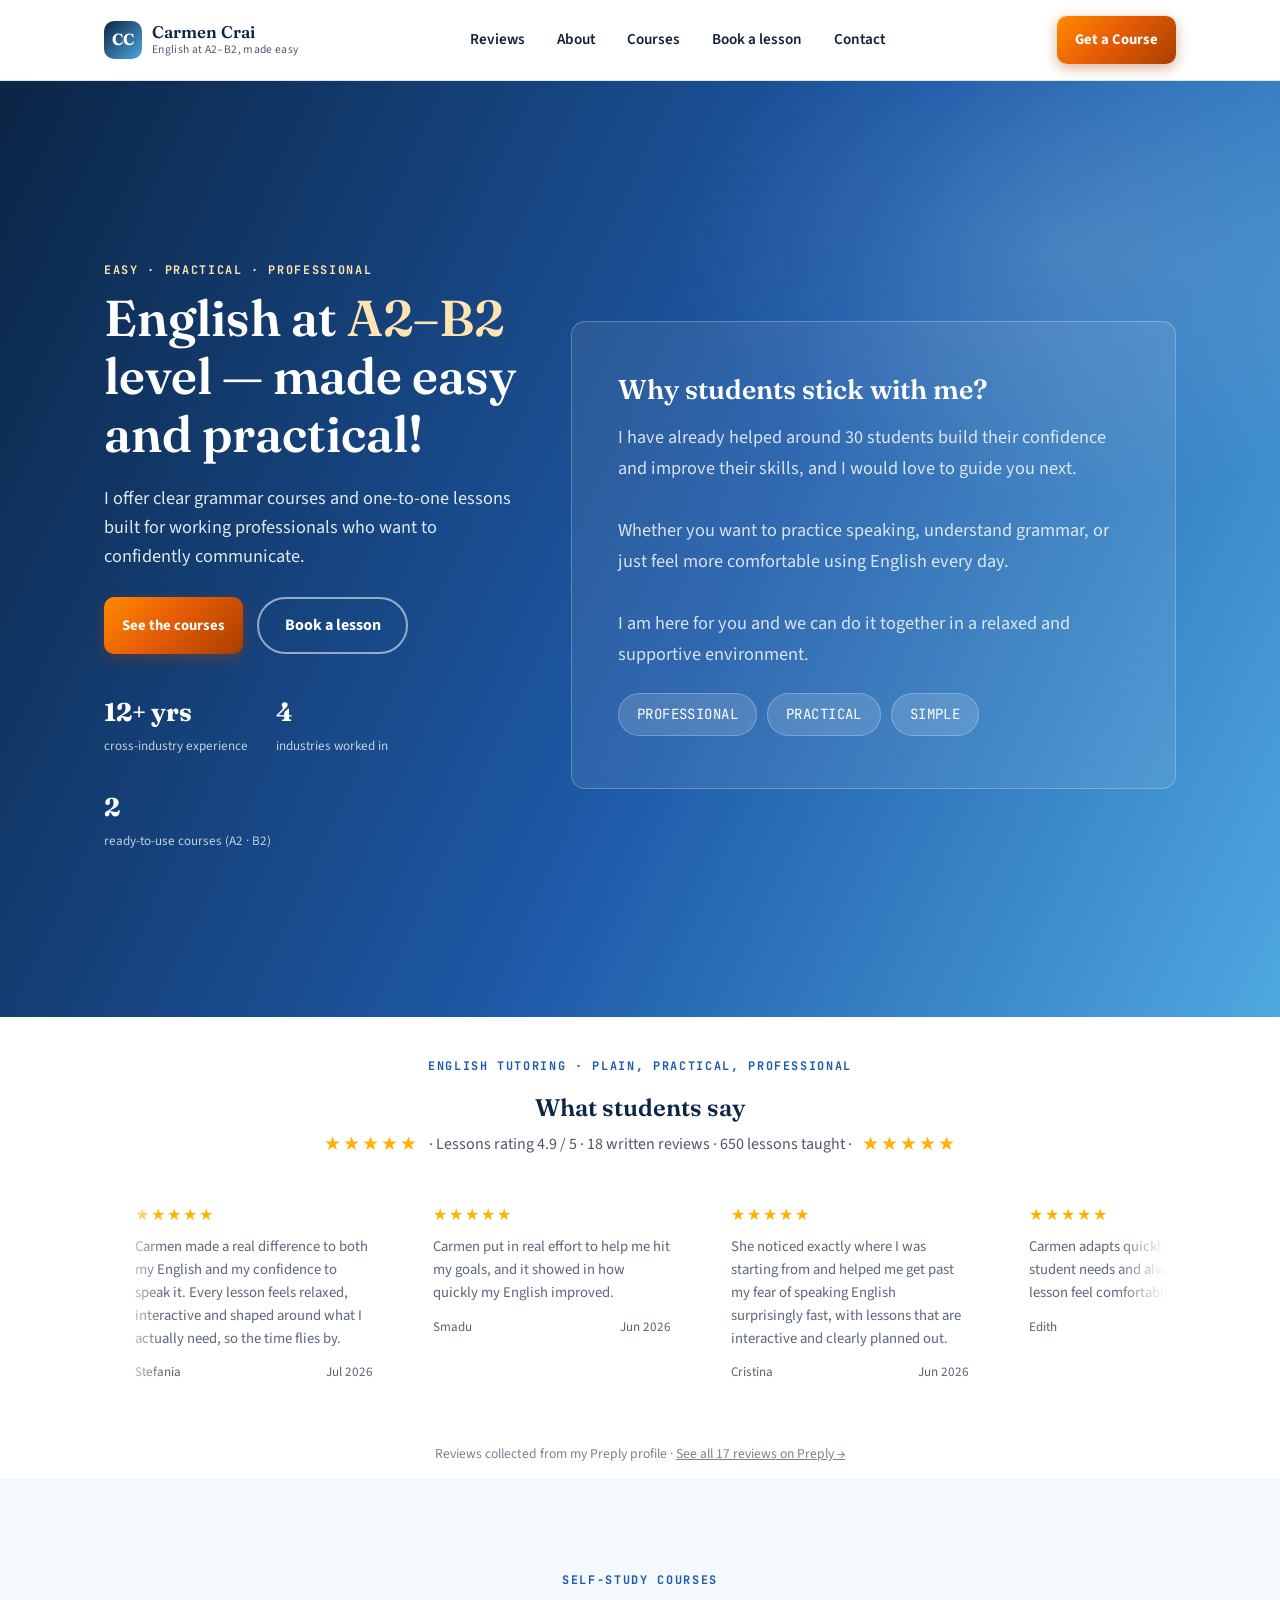
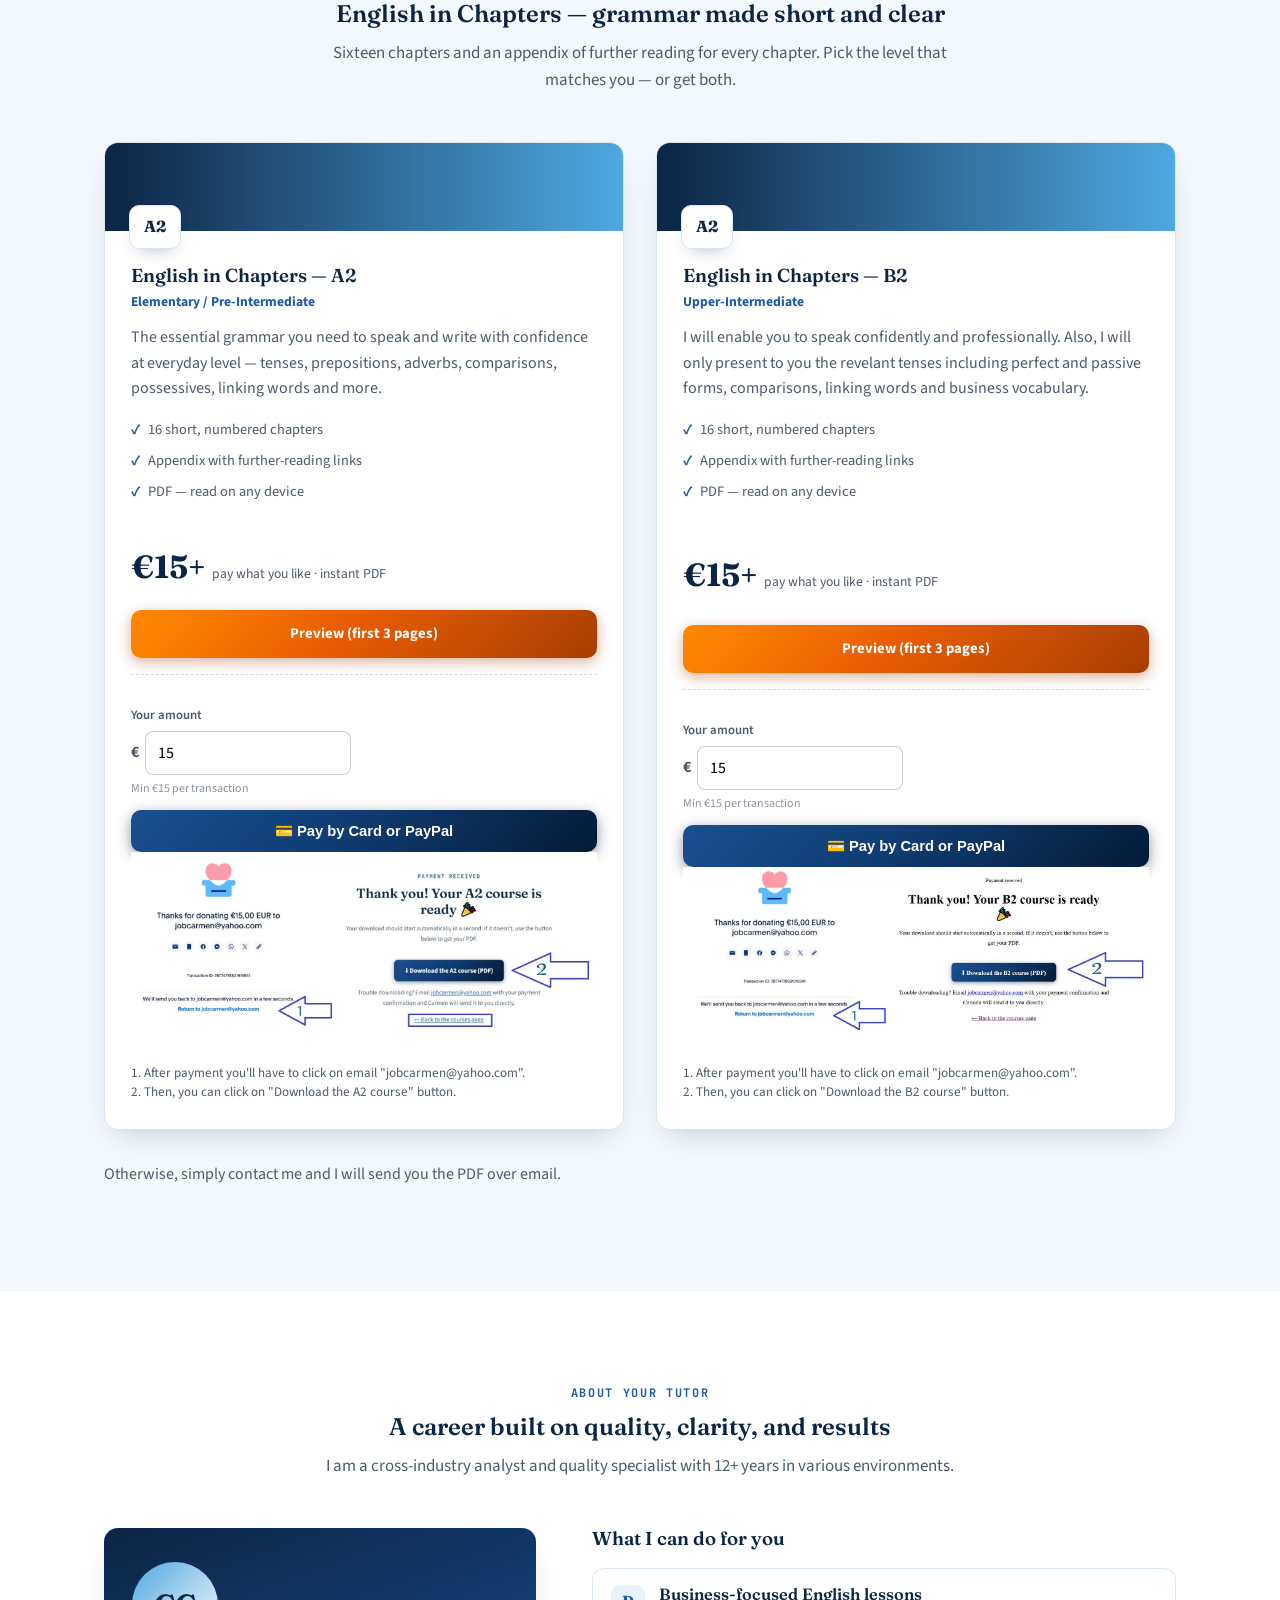
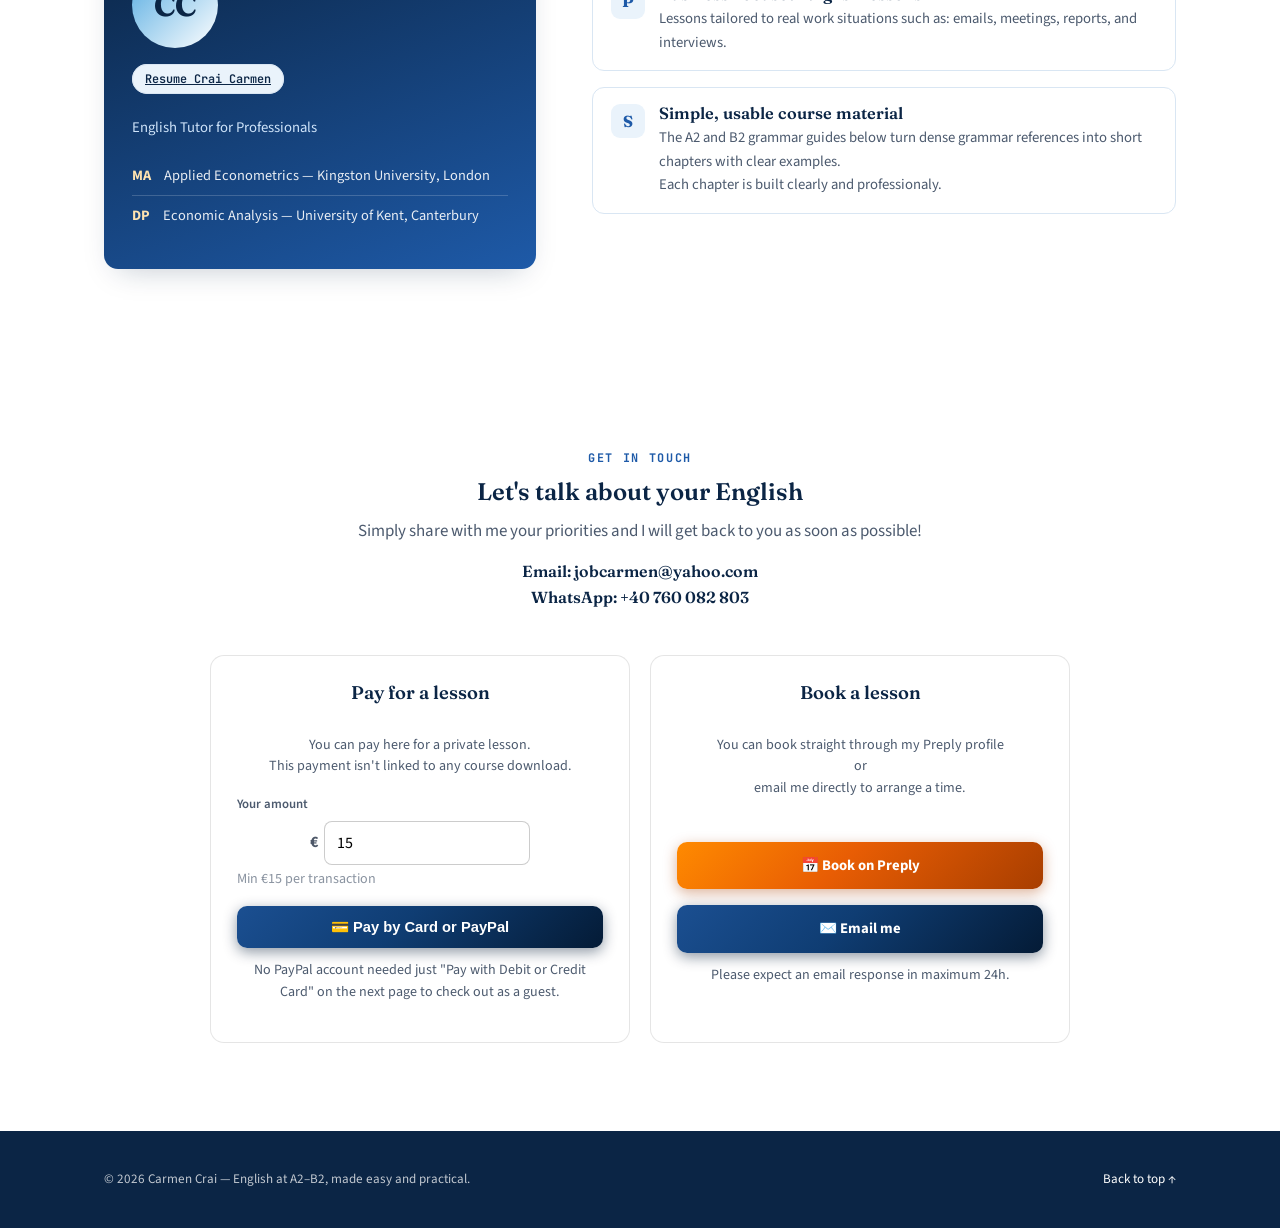
==== index.html @ 88007ceb "Add files via upload" ====
<!DOCTYPE html>
<html lang="en">
<head>
<meta charset="UTF-8">
<meta name="viewport" content="width=device-width, initial-scale=1.0">
<meta name="google-site-verification" content="6wgOTb-5uFZ32h1fDfloWQHhLAukLk8QgPHK5894xkw"/>
<title>English at A2–B2 Level — Made Easy and Practical! | Carmen Crai</title>
<meta name="description" content="Clear, practical English grammar courses (A2 & B2) and 1-on-1 tutoring for working professionals, by Carmen Crai.">
<link rel="icon" href="assets/img/favicon.png">
<link rel="preconnect" href="https://fonts.googleapis.com">
<link href="https://fonts.googleapis.com/css2?family=Fraunces:wght@500;600;700&family=Source+Sans+3:wght@400;600;700&family=JetBrains+Mono:wght@500;700&display=swap" rel="stylesheet">
<link rel="stylesheet" href="assets/css/style.css">
<style>
  /* ---- Added: enlarged "why students stick" card ---- */
  .hero-card.hero-card--big{
    padding:52px 46px;
    max-width:660px;
    width:100%;
  }
  .hero-card.hero-card--big h3{ font-size:1.7rem; margin-bottom:.6em; }
  .hero-card.hero-card--big p{ font-size:1.14rem; line-height:1.7; }
  .hero-card.hero-card--big .hero-chip-row{
    margin-top:24px; gap:10px; flex-wrap:wrap;
  }
  .hero-card.hero-card--big .chip{
    font-size:.88rem; padding:9px 18px;
    white-space:nowrap; flex:0 0 auto;
  }
  @media (min-width:900px){
    .hero-inner{ grid-template-columns:0.9fr 1.3fr; }
  }
  @media (max-width:480px){
    .hero-card.hero-card--big{ padding:32px 24px; max-width:100%; }
    .hero-card.hero-card--big .chip{ font-size:.78rem; padding:7px 12px; letter-spacing:.02em; }
  }

  /* ---- Added: reviews (Preply) ---- */
  .reviews-wrap{ max-width:1100px; margin:36px auto 0; padding:0 24px; }
  .reviews-head{ text-align:center; margin-bottom:22px; }
  .reviews-score{ display:flex; align-items:center; justify-content:center; gap:10px; flex-wrap:wrap; margin-bottom:6px; }
  .reviews-score .stars{ color:#FFB100; font-size:1.2rem; letter-spacing:2px; }
  .reviews-score strong{ font-size:1.3rem; }
  /* Auto-scrolling reviews marquee */
  .reviews-marquee{
    margin-top:22px; overflow:hidden; position:relative;
    -webkit-mask-image:linear-gradient(90deg,transparent 0,#000 48px,#000 calc(100% - 48px),transparent 100%);
    mask-image:linear-gradient(90deg,transparent 0,#000 48px,#000 calc(100% - 48px),transparent 100%);
  }
  .reviews-track{
    display:flex; gap:18px; width:max-content;
    animation:reviews-scroll 42s linear infinite;
  }
  .reviews-marquee:hover .reviews-track{ animation-play-state:paused; }
  @keyframes reviews-scroll{
    from{ transform:translateX(0); }
    to{ transform:translateX(-50%); }
  }
  .review-card{
    background:rgba(255,255,255,.06); border:1px solid rgba(255,255,255,.14); border-radius:14px;
    padding:20px 20px 18px; flex:0 0 auto; width:280px;
  }
  .review-card .review-stars{ color:#FFB100; letter-spacing:2px; margin-bottom:8px; display:block; }
  .review-card p{ font-size:.92rem; line-height:1.55; margin:0 0 12px; opacity:.92; }
  .review-card .review-who{ font-size:.82rem; opacity:.7; display:flex; justify-content:space-between; }
  .reviews-source{ text-align:center; margin-top:18px; font-size:.85rem; opacity:.75; }
  .reviews-source a{ color:inherit; text-decoration:underline; }
  @media (prefers-reduced-motion: reduce){
    .reviews-track{ animation:none; }
  }

  /* ---- Added: one shared deep-orange gradient for every primary button ---- */
  .btn-gradient-orange,
  .btn-gold,
  .nav-cta.btn-primary{
    display:inline-flex; align-items:center; justify-content:center; gap:8px;
    background:linear-gradient(135deg,#FF8A00 0%,#E85D04 45%,#A83E00 100%) !important;
    color:#fff !important; font-weight:700; border:none; border-radius:10px;
    padding:12px 18px; text-decoration:none; font-size:.92rem;
    box-shadow:0 4px 14px rgba(168,62,0,.4); transition:transform .15s ease, box-shadow .15s ease;
  }
  .btn-gradient-orange:hover,
  .btn-gold:hover,
  .nav-cta.btn-primary:hover{
    transform:translateY(-2px); box-shadow:0 8px 22px rgba(168,62,0,.55);
  }
  .course-actions{ display:flex; flex-wrap:wrap; gap:10px; align-items:stretch; }
  .course-actions form{ margin:0; flex:1 1 200px; display:flex; }
  .course-actions a.btn-gradient-orange{ flex:1 1 200px; }
  .course-actions form .btn-gradient-orange{ flex:1; width:100%; }

  /* ---- Added: align "Preview" buttons (and everything below) at the
     same height across course cards, regardless of description length ---- */
  .course-grid{ align-items:stretch; }
  .course-card{ display:flex; flex-direction:column; }
  .course-body{ display:flex; flex-direction:column; flex:1 1 auto; }
  .course-price{ margin-top:auto; padding-top:16px; }
  .donate-block{ margin-top:16px; padding-top:16px; border-top:1px dashed rgba(0,0,0,.15); }
  .donate-msg{ font-size:.82rem; color:var(--ink-soft); margin-bottom:0; line-height:1.5; }

  /* ---- Added: darker blue gradient for the PayPal/Card donation buttons ---- */
  .btn-blue-gradient{
    display:inline-flex; align-items:center; justify-content:center; gap:8px;
    background:linear-gradient(135deg,#1B4F91 0%,#0F3D73 45%,#041B36 100%) !important;
    color:#fff !important; font-weight:700; border:none; border-radius:10px;
    padding:12px 18px; text-decoration:none; font-size:.92rem; width:100%;
    box-shadow:0 4px 14px rgba(4,27,54,.45); transition:transform .15s ease, box-shadow .15s ease;
    cursor:pointer;
  }
  .btn-blue-gradient:hover{
    transform:translateY(-2px); box-shadow:0 8px 22px rgba(4,27,54,.6);
  }

  /* ---- Added: editable donation amount control (min €15, no maximum) ---- */
  .amount-field{ margin:14px 0 12px; }
  .amount-label{ display:block; font-size:.8rem; font-weight:600; color:var(--ink-soft); margin-bottom:6px; }
  .amount-row{ display:flex; align-items:center; gap:6px; max-width:220px; }
  .amount-row .amount-currency{ font-weight:700; font-size:1rem; opacity:.75; }
  .amount-input{
    flex:1; padding:10px 12px; border-radius:8px; border:1px solid rgba(0,0,0,.2);
    font-size:1rem; font-family:inherit; width:100%;
  }
  .amount-hint{ font-size:.75rem; opacity:.65; margin-top:4px; }

  /* ---- Added: contact-page "support / pay" + "booking" cards, side by side ---- */
  .cards-row{
    display:flex; flex-wrap:wrap; gap:20px; justify-content:center;
    margin:34px auto 0; max-width:900px;
  }
  .pay-card{
    flex:1 1 380px; max-width:420px; margin:0; padding:26px 26px 22px;
    background:rgba(255,255,255,.06); border:1px solid rgba(0,0,0,.1);
    border-radius:14px; text-align:center;
  }
  .pay-card h3{ margin:0 0 6px; font-size:1.15rem; }
  .pay-card p{ font-size:.88rem; color:var(--ink-soft); margin:0 0 16px; line-height:1.55; }
  .pay-card .amount-row{ margin:0 auto 4px; }
  .pay-card .amount-field{ text-align:left; }
  .pay-card a.btn-blue-gradient{ text-decoration:none; }
</style>
</head>
<body>

<header class="site-nav">
  <div class="nav-inner">
    <a href="#top" class="brand">
      <span class="brand-mark">CC</span>
      <span class="brand-text">Carmen Crai<small>English at A2–B2, made easy</small></span>
    </a>
    <button class="nav-toggle" id="navToggle" aria-label="Menu">☰</button>
    <nav class="links" id="navLinks">
      <a href="#reviews">Reviews</a>
      <a href="#about">About</a>
      <a href="#courses">Courses</a>
      <a href="#booking">Book a lesson</a>
      <a href="#contact">Contact</a>
    </nav>
    <a href="#courses" class="btn btn-primary nav-cta">Get a Course</a>
  </div>
</header>

<section class="hero" id="top">
  <div class="hero-inner">
    <div>
      <span class="eyebrow" style="color:#FFE3B0;">Easy · practical · professional</span>
      <h1>English at <em>A2–B2</em> level — made easy and practical!</h1>
      <p class="lead">I offer clear grammar courses and one-to-one lessons built for working professionals who want to confidently communicate.</p>
      <div class="hero-cta">
        <a href="#courses" class="btn btn-gold">See the courses</a>
        <a href="#booking" class="btn btn-ghost">Book a lesson</a>
      </div>
      <div class="hero-stats">
        <div><strong>12+ yrs</strong><span>cross-industry experience</span></div>
        <div><strong>4</strong><span>industries worked in</span></div>
        <div><strong>2</strong><span>ready-to-use courses (A2 · B2)</span></div>
      </div>
    </div>
    <div class="hero-card hero-card--big">
      <h3>Why students stick with me?</h3>
      <p>I have already helped around 30 students build their confidence and improve their skills, and I would love to guide you next. <br><br>Whether you want to practice speaking, understand grammar, or just feel more comfortable using English every day. <br><br>I am here for you and we can do it together in a relaxed and supportive environment.</p>
      <div class="hero-chip-row">
        <span class="chip">PROFESSIONAL</span>
        <span class="chip">PRACTICAL</span>
        <span class="chip">SIMPLE</span>
      </div>
    </div>
  </div>
</section>


<section class="reviews-wrap" id="reviews">
  <div class="reviews-head">
    <span class="eyebrow">English tutoring · plain, practical, professional</span>
    <h2 style="margin:.3em 0;">What students say</h2>
    <div class="reviews-score">
      <span class="stars">★★★★★</span>
      <!-- <p>Lessons rating 4.9 / 5</p> -->
      <span style="opacity:.75;">· Lessons rating 4.9 / 5 · 18 written reviews · 650 lessons taught ·</span>
      <span class="stars">★★★★★</span>
    </div>
  </div>
  <div class="reviews-marquee">
    <div class="reviews-track">
      <div class="review-card">
        <span class="review-stars">★★★★★</span>
        <p>Carmen made a real difference to both my English and my confidence to speak it. Every lesson feels relaxed, interactive and shaped around what I actually need, so the time flies by.</p>
        <div class="review-who"><span>Stefania</span><span>Jul 2026</span></div>
      </div>
      <div class="review-card">
        <span class="review-stars">★★★★★</span>
        <p>Carmen put in real effort to help me hit my goals, and it showed in how quickly my English improved.</p>
        <div class="review-who"><span>Smadu</span><span>Jun 2026</span></div>
      </div>
      <div class="review-card">
        <span class="review-stars">★★★★★</span>
        <p>She noticed exactly where I was starting from and helped me get past my fear of speaking English surprisingly fast, with lessons that are interactive and clearly planned out.</p>
        <div class="review-who"><span>Cristina</span><span>Jun 2026</span></div>
      </div>
      <div class="review-card">
        <span class="review-stars">★★★★★</span>
        <p>Carmen adapts quickly to what each student needs and always makes the lesson feel comfortable.</p>
        <div class="review-who"><span>Edith</span><span>Apr 2026</span></div>
      </div>
      <div class="review-card">
        <span class="review-stars">★★★★★</span>
        <p>I picked up more in one month with Carmen than in twelve years of school English. The lessons are well structured and genuinely adaptable.</p>
        <div class="review-who"><span>Alexandru</span><span>Apr 2026</span></div>
      </div>
      <div class="review-card">
        <span class="review-stars">★★★★★</span>
        <p>Her confidence that I'd improve quickly was contagious — after a few months focused on finance and business English, writing emails and joining conversations both feel effortless now.</p>
        <div class="review-who"><span>Marta</span><span>Mar 2026</span></div>
      </div>
      <!-- duplicated set for a seamless scrolling loop (aria-hidden so screen readers don't hear it twice) -->
      <div class="review-card" aria-hidden="true">
        <span class="review-stars">★★★★★</span>
        <p>Carmen made a real difference to both my English and my confidence to speak it. Every lesson feels relaxed, interactive and shaped around what I actually need, so the time flies by.</p>
        <div class="review-who"><span>Stefania</span><span>Jul 2026</span></div>
      </div>
      <div class="review-card" aria-hidden="true">
        <span class="review-stars">★★★★★</span>
        <p>Carmen put in real effort to help me hit my goals, and it showed in how quickly my English improved.</p>
        <div class="review-who"><span>Smadu</span><span>Jun 2026</span></div>
      </div>
      <div class="review-card" aria-hidden="true">
        <span class="review-stars">★★★★★</span>
        <p>She noticed exactly where I was starting from and helped me get past my fear of speaking English surprisingly fast, with lessons that are interactive and clearly planned out.</p>
        <div class="review-who"><span>Cristina</span><span>Jun 2026</span></div>
      </div>
      <div class="review-card" aria-hidden="true">
        <span class="review-stars">★★★★★</span>
        <p>Carmen adapts quickly to what each student needs and always makes the lesson feel comfortable.</p>
        <div class="review-who"><span>Edith</span><span>Apr 2026</span></div>
      </div>
      <div class="review-card" aria-hidden="true">
        <span class="review-stars">★★★★★</span>
        <p>I picked up more in one month with Carmen than in twelve years of school English. The lessons are well structured and genuinely adaptable.</p>
        <div class="review-who"><span>Alexandru</span><span>Apr 2026</span></div>
      </div>
      <div class="review-card" aria-hidden="true">
        <span class="review-stars">★★★★★</span>
        <p>Her confidence that I'd improve quickly was contagious — after a few months focused on finance and business English, writing emails and joining conversations both feel effortless now.</p>
        <div class="review-who"><span>Marta</span><span>Mar 2026</span></div>
      </div>
    </div>
  </div>
  <p class="reviews-source">Reviews collected from my Preply profile · <a href="https://preply.com/en/tutor/5963700" target="_blank" rel="noopener">See all 17 reviews on Preply →</a></p>
</section>

<section class="tint" id="courses">
  <div class="wrap">
    <div class="section-head">
      <span class="eyebrow">Self-study courses</span>
      <h2>English in Chapters — grammar made short and clear</h2>
      <p>Sixteen chapters and an appendix of further reading for every chapter. Pick the level that matches you — or get both.</p>
    </div>

    <div class="course-grid">
      <!-- A2 course -->
      <div class="course-card">
        <div class="course-band"><div class="course-level">A2</div></div>
        <div class="course-body">
          <h3>English in Chapters — A2</h3>
          <div class="sub">Elementary / Pre-Intermediate</div>
          <p>The essential grammar you need to speak and write with confidence at everyday level — tenses, prepositions, adverbs, comparisons, possessives, linking words and more.</p>
          <ul class="course-feats">
            <li>16 short, numbered chapters</li>
            <li>Appendix with further-reading links</li>
            <li>PDF — read on any device</li>
          </ul>
          <div class="course-price"><strong>€15+</strong><span>pay what you like · instant PDF</span></div>
          <div class="course-actions">
            <a class="btn-gradient-orange" href="courses/Preview_A2.pdf" target="_blank" rel="noopener">Preview (first 3 pages)</a>
          </div>
          <div class="donate-block">
            <div class="amount-field">
              <label class="amount-label" for="amountA2">Your amount</label>
              <div class="amount-row">
                <span class="amount-currency">€</span>
                <input type="number" id="amountA2" class="amount-input" min="15" step="0.01" value="15">
              </div>
              <p class="amount-hint">Min €15 per transaction</p>
            </div>
            <form action="https://www.paypal.com/cgi-bin/webscr" method="post" target="_blank" onsubmit="return preparePayment('amountA2','payAmountA2', this)">
              <input type="hidden" name="cmd" value="_donations">
              <input type="hidden" name="business" value="jobcarmen@yahoo.com">
              <input type="hidden" name="item_name" value="Donation for English in Chapters — A2 course (min €15)">
              <input type="hidden" name="amount" id="payAmountA2" value="15.00">
              <input type="hidden" name="currency_code" value="EUR">
              <input type="hidden" name="no_shipping" value="1">
              <input type="hidden" name="no_note" value="1">
              <input type="hidden" name="landing_page" value="Billing">
              <input type="hidden" name="rm" value="2">
              <input type="hidden" name="return" value="https://craicarmen.github.io/English_Teacher/thank-you-a2.html">
              <input type="hidden" name="cancel_return" value="https://craicarmen.github.io/English_Teacher/index.html#courses">
              <button type="submit" class="btn-blue-gradient">💳 Pay by Card or PayPal</button>
             <img src="Steps.JPG"  width="500" alt="Two steps to download the document, otherwise email me and I will send it to you. Thank you">
            </form>
            </form><br>
            <p class="donate-msg">1. After payment you'll have to click on email "jobcarmen@yahoo.com". <br>2. Then, you can click on "Download the A2 course" button.</p>
          </div>
        </div>
      </div>

            <!-- A2 course -->
      <div class="course-card">
        <div class="course-band"><div class="course-level">A2</div></div>
        <div class="course-body">
          <h3>English in Chapters — B2</h3>
          <div class="sub">Upper-Intermediate</div>
          <p>I will enable you to speak confidently and professionally. Also, I will only present to you the revelant tenses including perfect and passive forms, comparisons, linking words and business vocabulary.</p>
          <ul class="course-feats">
            <li>16 short, numbered chapters</li>
            <li>Appendix with further-reading links</li>
            <li>PDF — read on any device</li>
          </ul>
          <div class="course-price"><strong>€15+</strong><span>pay what you like · instant PDF</span></div>
          <div class="course-actions">
            <a class="btn-gradient-orange" href="courses/Preview_B2.pdf" target="_blank" rel="noopener">Preview (first 3 pages)</a>
          </div>
          <div class="donate-block">
            <div class="amount-field">
              <label class="amount-label" for="amountB2">Your amount</label>
              <div class="amount-row">
                <span class="amount-currency">€</span>
                <input type="number" id="amountB2" class="amount-input" min="15" step="0.01" value="15">
              </div>
              <p class="amount-hint">Min €15 per transaction</p>
            </div>
            <form action="https://www.paypal.com/cgi-bin/webscr" method="post" target="_blank" onsubmit="return preparePayment('amountB2','payAmountB2', this)">
              <input type="hidden" name="cmd" value="_donations">
              <input type="hidden" name="business" value="jobcarmen@yahoo.com">
              <input type="hidden" name="item_name" value="Donation for English in Chapters — B2 course (min €15)">
              <input type="hidden" name="amount" id="payAmountB2" value="15.00">
              <input type="hidden" name="currency_code" value="EUR">
              <input type="hidden" name="no_shipping" value="1">
              <input type="hidden" name="no_note" value="1">
              <input type="hidden" name="landing_page" value="Billing">
              <input type="hidden" name="rm" value="2">
              <input type="hidden" name="return" value="https://craicarmen.github.io/English_Teacher/thank-you-b2.html">
              <input type="hidden" name="cancel_return" value="https://craicarmen.github.io/English_Teacher/index.html#courses">
              <button type="submit" class="btn-blue-gradient">💳 Pay by Card or PayPal</button>
             <img src="Steps1.JPG"  width="500" alt="Two steps to download the document, otherwise email me and I will send it to you. Thank you">
            </form>
            </form><br>
            <p class="donate-msg">1. After payment you'll have to click on email "jobcarmen@yahoo.com".<br> 2. Then, you can click on "Download the B2 course" button.</p>
          </div>
        </div>
      </div>

      <!-- B2 course -->
      <!-- <div class="course-card">
        <div class="course-band"><div class="course-level">B2</div></div>
        <div class="course-body">
          <h3>English in Chapters — B2</h3>
          <div class="sub">Upper-Intermediate</div>
          <p>I will enable you to speak confidently and professionally. Also, I will only present to you the revelant tenses including perfect and passive forms, comparisons, linking words and business vocabulary.</p>
          <ul class="course-feats">
            <li>16 short, numbered chapters</li>
            <li>Appendix with further-reading links</li>
            <li>PDF — read on any device</li>
          </ul>
          <div class="course-price"><strong>€15+</strong><span>pay what you like · instant PDF</span></div>
          <div class="course-actions">
          <a class="btn-gradient-orange" href="courses/Preview_B2.pdf" target="_blank" rel="noopener">Preview (first 3 pages)</a>
          </div>
          <div class="donate-block">
            <div class="amount-field">
              <label class="amount-label" for="amountB2">Your amount</label>
              <div class="amount-row">
                <span class="amount-currency">€</span>
                <input type="number" id="amountB2" class="amount-input" min="15" step="0.01" value="15">
              </div>
              <p class="amount-hint">Min €15 per transaction</p>
            </div>
            <form action="https://www.paypal.com/cgi-bin/webscr" method="post" target="_blank" onsubmit="return preparePayment('amountB2','payAmountB2', this)">
              <input type="hidden" name="cmd" value="_donations">
              <input type="hidden" name="business" value="jobcarmen@yahoo.com">
              <input type="hidden" name="item_name" value="Donation for English in Chapters — B2 course (min €15)">
              <input type="hidden" name="amount" id="payAmountB2" value="15.00">
              <input type="hidden" name="currency_code" value="EUR">
              <input type="hidden" name="no_shipping" value="1">
              <input type="hidden" name="no_note" value="1">
              <input type="hidden" name="landing_page" value="Billing">
              <input type="hidden" name="rm" value="2">
              <input type="hidden" name="return" value="https://craicarmen.github.io/English_Teacher/thank-you-b2.html">
              <input type="hidden" name="cancel_return" value="https://craicarmen.github.io/English_Teacher/index.html#courses">
              <button type="submit" class="btn-blue-gradient">💳 Pay by Card or PayPal</button>
              <img src="Steps1.JPG"  width="500" alt="Two steps to download the document, otherwise email me and I will send it to you. Thank you">
            </form>
            <p class="donate-msg"> 1. After payment you'll have to click on email "jobcarmen@yahoo.com". 2. Then, you can click on "Download the B2 course" button.</p>
          </div>
        </div>
      </div>
    </div> -->

    <p >
     Otherwise, simply contact me and I will send you the PDF over email.
    </p>
  </div>
</section>


<section id="about">
  <div class="wrap">
    <div class="section-head justify">
      <span class="eyebrow">About your tutor</span>
      <h2>A career built on quality, clarity, and results</h2>
     <div class="section-head justify"><p>I am a cross-industry analyst and quality specialist with 12+ years in various environments.</p></div>
    </div>

    <div class="about-grid">
      <div class="avatar-block">
        <div class="avatar-circle">CC</div>
        <!-- <h3>Carmen Crai</h3> -->
        <h3><a class="badge" href="https://craicarmen.github.io/Cv_Crai_Carmen/" >Resume Crai Carmen</a></h3>
        <br><div class="role">English Tutor for Professionals</div>
        <ul>
          <li><b>MA</b>&nbsp;Applied Econometrics — Kingston University, London</li>
          <li><b>DP</b>&nbsp;Economic Analysis — University of Kent, Canterbury</li>
        </ul>
      </div>

      <div>
        <h3 style="margin-bottom:1em;">What I can do for you</h3>
        <ul class="capability-list">
          <li>
            <span class="cap-mark">P</span>
            <div>
              <h4>Business-focused English lessons</h4>
              <p>Lessons tailored to real work situations such as: emails, meetings, reports, and interviews.</p>
            </div>
          </li>
          <li>
            <span class="cap-mark">S</span>
            <div>
              <h4>Simple, usable course material</h4>
              <p>The A2 and B2 grammar guides below turn dense grammar references into short chapters with clear examples. <br> Each chapter is built clearly and professionaly.</p>
            </div>
          </li>
        </ul>
      </div>
    </div>
  </div>
</section>

<section id="contact">
  <div class="wrap">
    <div class="section-head">
      <span class="eyebrow">Get in touch</span>
      <h2>Let's talk about your English</h2>
      <p>Simply share with me your priorities and I will get back to you as soon as possible!</p>
            <!-- <span class="contact-icon">✉️</span> -->
        <h4>Email: jobcarmen@yahoo.com</h4>
        <!-- <span class="contact-icon">💬</span> -->
        <h4>WhatsApp: +40 760 082 803</h4>
     </div>
    <!-- <div class="contact-grid">
      <a class="contact-card" href="mailto:jobcarmen@yahoo.com">
        <span class="contact-icon">✉️</span>
        <div><h4>Email</h4><p>jobcarmen@yahoo.com</p></div>
      </a>
      <a class="contact-card" href="tel:+201505608424">
        <span class="contact-icon">☎️</span>
        <div><h4>Call</h4><p>+20 150 560 8424</p></div>
      </a>-->
        <!-- <a class="contact-card" href="https://wa.me/40760082803" target="_blank" rel="noopener">
        <span class="contact-icon">💬</span>
        <div><h4>WhatsApp</h4><p>+40 760 082 803</p></div>
      </a> 
      </div>  -->
      <!-- <a class="contact-card" href="https://www.linkedin.com/in/carmen-crai-49197531a/" target="_blank" rel="noopener">
        <span class="contact-icon">in</span>
        <div><h4>LinkedIn</h4><p>Carmen Crai</p></div>
      </a>
    </div>

    <div class="badge-row">
      <span class="badge">Full CV →</span>
      <a class="badge" href="https://craicarmen.github.io/Cv_Crai_Carmen/" >Cv_Crai_Carmen</a>
    </div> -->

    <!-- Standalone payment (not tied to a course download) + booking, side by side -->
    <div class="cards-row">
      <div class="pay-card">
        <h3>Pay for a lesson</h3><br>
        <p>You can pay here for a private lesson. <br>This payment isn't linked to any course download.</p>
        <div class="amount-field">
          <label class="amount-label" for="amountContact">Your amount</label>
          <div class="amount-row">
            <span class="amount-currency">€</span>
            <input type="number" id="amountContact" class="amount-input" min="15" step="0.01" value="15">
          </div>
          <p class="amount-hint">Min €15 per transaction</p>
        </div>
        <form action="https://www.paypal.com/cgi-bin/webscr" method="post" target="_blank" onsubmit="return preparePayment('amountContact','payAmountContact', this)">
          <input type="hidden" name="cmd" value="_donations">
          <input type="hidden" name="business" value="jobcarmen@yahoo.com">
          <input type="hidden" name="item_name" value="Payment to Carmen Crai (lessons / support)">
          <input type="hidden" name="amount" id="payAmountContact" value="15.00">
          <input type="hidden" name="currency_code" value="EUR">
          <input type="hidden" name="no_shipping" value="1">
          <input type="hidden" name="no_note" value="1">
          <input type="hidden" name="landing_page" value="Billing">
          <button type="submit" class="btn-blue-gradient">💳 Pay by Card or PayPal</button>
        </form>
        <p class="donate-msg" style="margin-top:12px;">No PayPal account needed just "Pay with Debit or Credit Card" on the next page to check out as a guest.</p>
      </div>

      <div class="pay-card" id="booking">
        <h3>Book a lesson</h3><br>
        <p>You can book straight through my Preply profile<br> or <br>email me directly to arrange a time.</p><br>
        <a class="btn-gradient-orange" href="https://preply.com/en/tutor/5963700" target="_blank" rel="noopener" style="width:100%;">📅 Book on Preply</a>
       <br> <a class="btn-blue-gradient" href="mailto:jobcarmen@yahoo.com?subject=Lesson%20booking%20request" style="width:100%; margin-top:16px;">✉️ Email me</a>
        <br><p class="donate-msg" style="margin-top:12px;">Please expect an email response in maximum 24h.</p>
      </div>
    </div>
  </div>
</section>

<footer>
  <div class="wrap">
    <small>© <span id="year"></span> Carmen Crai — English at A2–B2, made easy and practical.</small>
    <small><a href="#top">Back to top ↑</a></small>
  </div>
</footer>

<script>
  document.getElementById('year').textContent = new Date().getFullYear();
  document.getElementById('navToggle').addEventListener('click', function(){
    document.getElementById('navLinks').classList.toggle('open');
  });

  // Validate the editable donation amount (min €15) and sync it
  // into the hidden PayPal "amount" field right before the form submits.
  function preparePayment(inputId, hiddenId, formEl){
    var input = document.getElementById(inputId);
    var hidden = document.getElementById(hiddenId);
    var value = parseFloat(input.value);

    if (isNaN(value) || value < 15) {
      alert('Please enter an amount of at least €15.');
      input.focus();
      return false;
    }
    hidden.value = value.toFixed(2);
    return true;
  }
</script>
</body>
</html>
---- assets/css/style.css ----
/* ===========================================================
   English at A2–B2 Level — site styles
   Palette: navy #0B2545, mid-blue #1E5AA8, sky #4FA8E0,
            light tint #EAF3FB, gold accent #F2A93B (CTA only)
   =========================================================== */

:root{
  --navy:#0B2545;
  --mid:#1E5AA8;
  --sky:#4FA8E0;
  --tint:#EAF3FB;
  --tint2:#F4F9FD;
  --gold:#F2A93B;
  --gold-dark:#D98F1E;
  --ink:#122036;
  --ink-soft:#4C5A6E;
  --line:#D9E6F3;
  --white:#FFFFFF;
  --radius:14px;
  --maxw:1120px;
  --shadow:0 12px 30px -14px rgba(11,37,69,.28);
}

*{box-sizing:border-box;}
html{scroll-behavior:smooth;}
body{
  margin:0;
  font-family:'Source Sans 3', 'Segoe UI', Arial, sans-serif;
  color:var(--ink);
  background:var(--white);
  line-height:1.6;
  -webkit-font-smoothing:antialiased;
}
h1,h2,h3,h4{
  font-family:'Fraunces', Georgia, serif;
  color:var(--navy);
  margin:0 0 .5em;
  line-height:1.15;
  font-weight:600;
}
p{margin:0 0 1em;color:var(--ink-soft);}
a{color:var(--mid);}
img{max-width:100%;display:block;}
.wrap{max-width:var(--maxw);margin:0 auto;padding:0 24px;}
.eyebrow{
  font-family:'JetBrains Mono', 'Courier New', monospace;
  text-transform:uppercase;
  letter-spacing:.14em;
  font-size:.74rem;
  color:var(--mid);
  font-weight:700;
  display:inline-block;
  margin-bottom:.9em;
}
.divider{
  width:64px;height:6px;border-radius:4px;
  background:linear-gradient(90deg,var(--navy),var(--sky));
  margin:.6em 0 1.4em;
}
.divider.center{margin-left:auto;margin-right:auto;}

/* ---------- Buttons ---------- */
.btn{
  display:inline-flex;align-items:center;gap:.5em;
  padding:.85em 1.6em;border-radius:999px;
  font-weight:700;font-size:1rem;text-decoration:none;
  border:2px solid transparent;cursor:pointer;
  transition:transform .15s ease, box-shadow .15s ease, background .15s ease;
  font-family:'Source Sans 3',sans-serif;
}
.btn:hover{transform:translateY(-2px);}
.btn-primary{
  background:linear-gradient(90deg,var(--navy),var(--mid));
  color:var(--white);
  box-shadow:var(--shadow);
}
.btn-primary:hover{box-shadow:0 16px 32px -12px rgba(11,37,69,.45);}
.btn-ghost{
  background:transparent;border-color:rgba(255,255,255,.55);color:var(--white);
}
.btn-ghost:hover{background:rgba(255,255,255,.12);}
.btn-gold{
  background:linear-gradient(90deg,var(--gold-dark),var(--gold));
  color:var(--navy);
  box-shadow:0 12px 26px -12px rgba(217,143,30,.55);
}
.btn-outline{
  background:var(--white);border-color:var(--line);color:var(--mid);
}
.btn-outline:hover{border-color:var(--mid);}
.btn-block{width:100%;justify-content:center;}

/* ---------- Nav ---------- */
header.site-nav{
  position:sticky;top:0;z-index:50;
  background:rgba(255,255,255,.9);
  backdrop-filter:blur(8px);
  border-bottom:1px solid var(--line);
}
.nav-inner{
  display:flex;align-items:center;justify-content:space-between;
  padding:16px 24px;max-width:var(--maxw);margin:0 auto;
}
.brand{display:flex;align-items:center;gap:10px;text-decoration:none;}
.brand-mark{
  width:38px;height:38px;border-radius:10px;
  background:linear-gradient(135deg,var(--navy),var(--sky));
  color:#fff;font-family:'Fraunces',serif;font-weight:700;
  display:flex;align-items:center;justify-content:center;font-size:1rem;
  flex:none;
}
.brand-text{font-family:'Fraunces',serif;font-weight:600;color:var(--navy);font-size:1.05rem;line-height:1.15;}
.brand-text small{display:block;font-family:'Source Sans 3',sans-serif;font-weight:400;color:var(--ink-soft);font-size:.72rem;letter-spacing:.03em;}
nav.links{display:flex;gap:28px;align-items:center;}
nav.links a{
  text-decoration:none;color:var(--ink);font-weight:600;font-size:.95rem;
  padding:6px 2px;border-bottom:2px solid transparent;
}
nav.links a:hover{border-color:var(--sky);color:var(--navy);}
.nav-cta{display:none;}
@media(min-width:760px){.nav-cta{display:inline-flex;}}
.nav-toggle{display:none;background:none;border:none;font-size:1.6rem;color:var(--navy);cursor:pointer;}
@media(max-width:759px){
  nav.links{display:none;}
  .nav-toggle{display:block;}
  nav.links.open{
    display:flex;flex-direction:column;gap:0;position:absolute;top:70px;left:0;right:0;
    background:#fff;border-bottom:1px solid var(--line);padding:8px 24px 18px;
  }
  nav.links.open a{padding:12px 0;border-bottom:1px solid var(--line);}
}

/* ---------- Hero ---------- */
.hero{
  position:relative;color:#fff;overflow:hidden;
  background:linear-gradient(115deg,var(--navy) 0%, var(--mid) 55%, var(--sky) 100%);
}
.hero::after{
  content:"";position:absolute;inset:0;
  background:radial-gradient(680px 420px at 84% 18%, rgba(255,255,255,.14), transparent 60%);
  pointer-events:none;
}
.hero-inner{
  max-width:var(--maxw);margin:0 auto;padding:88px 24px 76px;
  display:grid;grid-template-columns:1.15fr .85fr;gap:48px;align-items:center;
  position:relative;z-index:1;
}
@media(max-width:860px){.hero-inner{grid-template-columns:1fr;padding:56px 24px 48px;}}
.hero h1{color:#fff;font-size:clamp(2.1rem,4.6vw,3.15rem);margin-bottom:.4em;}
.hero h1 em{font-style:normal;color:#FFE3B0;}
.hero p.lead{color:rgba(255,255,255,.88);font-size:1.14rem;max-width:52ch;}
.hero-cta{display:flex;gap:14px;flex-wrap:wrap;margin-top:1.6em;}
.hero-stats{
  display:flex;gap:28px;margin-top:2.4em;flex-wrap:wrap;
}
.hero-stats div{min-width:110px;}
.hero-stats strong{display:block;font-family:'Fraunces',serif;font-size:1.6rem;color:#fff;}
.hero-stats span{font-size:.82rem;color:rgba(255,255,255,.75);}

.hero-card{
  background:rgba(255,255,255,.08);
  border:1px solid rgba(255,255,255,.25);
  border-radius:var(--radius);
  padding:26px 26px 22px;
  backdrop-filter:blur(6px);
}
.hero-card h3{color:#fff;font-size:1.1rem;margin-bottom:.2em;}
.hero-card p{color:rgba(255,255,255,.82);font-size:.92rem;}
.hero-chip-row{display:flex;flex-wrap:wrap;gap:8px;margin-top:14px;}
.chip{
  font-family:'JetBrains Mono',monospace;font-size:.72rem;letter-spacing:.03em;
  background:rgba(255,255,255,.14);color:#fff;padding:6px 10px;border-radius:999px;
  border:1px solid rgba(255,255,255,.25);
}

/* ---------- Sections ---------- */
section{padding:88px 0;}
section.tint{background:var(--tint2);}
.section-head{max-width:660px;margin:0 auto 48px;text-align:center;}
.section-head p{font-size:1.06rem;}
.section-head.left{margin-left:0;text-align:left;}

/* ---------- About ---------- */
.about-grid{
  display:grid;grid-template-columns:.85fr 1.15fr;gap:56px;align-items:flex-start;
}
@media(max-width:860px){.about-grid{grid-template-columns:1fr;}}
.avatar-block{
  background:linear-gradient(160deg,var(--navy),var(--mid));
  border-radius:var(--radius);padding:34px 28px;color:#fff;
  box-shadow:var(--shadow);
}
.avatar-circle{
  width:86px;height:86px;border-radius:50%;
  background:linear-gradient(135deg,var(--sky),#fff);
  color:var(--navy);font-family:'Fraunces',serif;font-weight:700;font-size:1.9rem;
  display:flex;align-items:center;justify-content:center;margin-bottom:18px;
}
.avatar-block h3{color:#fff;margin-bottom:.15em;}
.avatar-block .role{color:#CFE4FA;font-size:.92rem;margin-bottom:1.1em;}
.avatar-block ul{list-style:none;margin:0;padding:0;}
.avatar-block li{
  display:flex;gap:10px;align-items:flex-start;font-size:.9rem;
  color:rgba(255,255,255,.9);padding:8px 0;border-top:1px solid rgba(255,255,255,.18);
}
.avatar-block li:first-of-type{border-top:none;}
.avatar-block li b{color:#FFE3B0;font-weight:700;}

.capability-list{list-style:none;margin:0;padding:0;display:grid;gap:16px;}
.capability-list li{
  display:flex;gap:14px;background:#fff;border:1px solid var(--line);
  border-radius:12px;padding:16px 18px;
}
.cap-mark{
  flex:none;width:34px;height:34px;border-radius:9px;
  background:var(--tint);color:var(--mid);font-weight:700;font-family:'Fraunces',serif;
  display:flex;align-items:center;justify-content:center;
}
.capability-list h4{margin:0 0 .2em;font-size:1.02rem;}
.capability-list p{margin:0;font-size:.92rem;}

.timeline{margin-top:40px;}
.timeline h3{font-size:1.05rem;margin-bottom:1.1em;}
.timeline-row{
  display:grid;grid-template-columns:190px 1fr;gap:16px;
  padding:14px 0;border-top:1px solid var(--line);
}
.timeline-row:first-of-type{border-top:none;}
.timeline-row .tag{font-family:'JetBrains Mono',monospace;font-size:.72rem;color:var(--mid);letter-spacing:.03em;}
.timeline-row .role{font-weight:700;color:var(--navy);font-size:.95rem;}
.timeline-row .org{color:var(--ink-soft);font-size:.88rem;}

/* ---------- Courses ---------- */
.course-grid{display:grid;grid-template-columns:1fr 1fr;gap:32px;}
@media(max-width:820px){.course-grid{grid-template-columns:1fr;}}
.course-card{
  border:1px solid var(--line);border-radius:var(--radius);overflow:hidden;
  background:#fff;box-shadow:var(--shadow);display:flex;flex-direction:column;
}
.course-band{height:88px;background:linear-gradient(90deg,var(--navy),var(--sky));position:relative;}
.course-level{
  position:absolute;bottom:-18px;left:24px;
  background:#fff;border:1px solid var(--line);border-radius:10px;
  padding:8px 14px;font-family:'Fraunces',serif;font-weight:700;color:var(--navy);
  box-shadow:0 8px 18px -10px rgba(11,37,69,.4);
}
.course-body{padding:34px 26px 26px;flex:1;display:flex;flex-direction:column;}
.course-body h3{margin-bottom:.25em;}
.course-body .sub{color:var(--mid);font-weight:700;font-size:.85rem;margin-bottom:.9em;}
.course-feats{list-style:none;margin:0 0 22px;padding:0;display:grid;gap:8px;}
.course-feats li{font-size:.9rem;color:var(--ink-soft);display:flex;gap:8px;}
.course-feats li::before{content:"✓";color:var(--mid);font-weight:700;}
.course-price{
  display:flex;align-items:baseline;gap:6px;margin:6px 0 18px;
}
.course-price strong{font-family:'Fraunces',serif;font-size:2rem;color:var(--navy);}
.course-price span{color:var(--ink-soft);font-size:.85rem;}
.course-actions{display:flex;gap:10px;flex-wrap:wrap;margin-top:auto;}
.course-actions form{margin:0;flex:1;min-width:140px;}

/* ---------- Contact ---------- */
.contact-grid{display:grid;grid-template-columns:1fr 1fr;gap:20px;}
@media(max-width:700px){.contact-grid{grid-template-columns:1fr;}}
.contact-card{
  border:1px solid var(--line);border-radius:12px;padding:20px 22px;
  display:flex;gap:14px;align-items:flex-start;background:#fff;
  text-decoration:none;transition:border-color .15s ease, transform .15s ease;
}
.contact-card:hover{border-color:var(--sky);transform:translateY(-2px);}
.contact-icon{
  flex:none;width:40px;height:40px;border-radius:10px;background:var(--tint);
  display:flex;align-items:center;justify-content:center;font-size:1.15rem;
}
.contact-card h4{margin:0 0 2px;font-size:.98rem;color:var(--navy);}
.contact-card p{margin:0;font-size:.88rem;color:var(--ink-soft);}

/* ---------- Footer ---------- */
footer{background:var(--navy);color:rgba(255,255,255,.75);padding:38px 0;}
footer .wrap{display:flex;justify-content:space-between;align-items:center;flex-wrap:wrap;gap:12px;}
footer a{color:#fff;text-decoration:none;}
footer small{font-size:.82rem;}

/* ---------- Misc ---------- */
.badge-row{display:flex;flex-wrap:wrap;gap:10px;justify-content:center;margin-top:10px;}
.badge{
  font-family:'JetBrains Mono',monospace;font-size:.74rem;color:var(--navy);
  background:var(--tint);padding:6px 12px;border-radius:999px;border:1px solid var(--line);
}
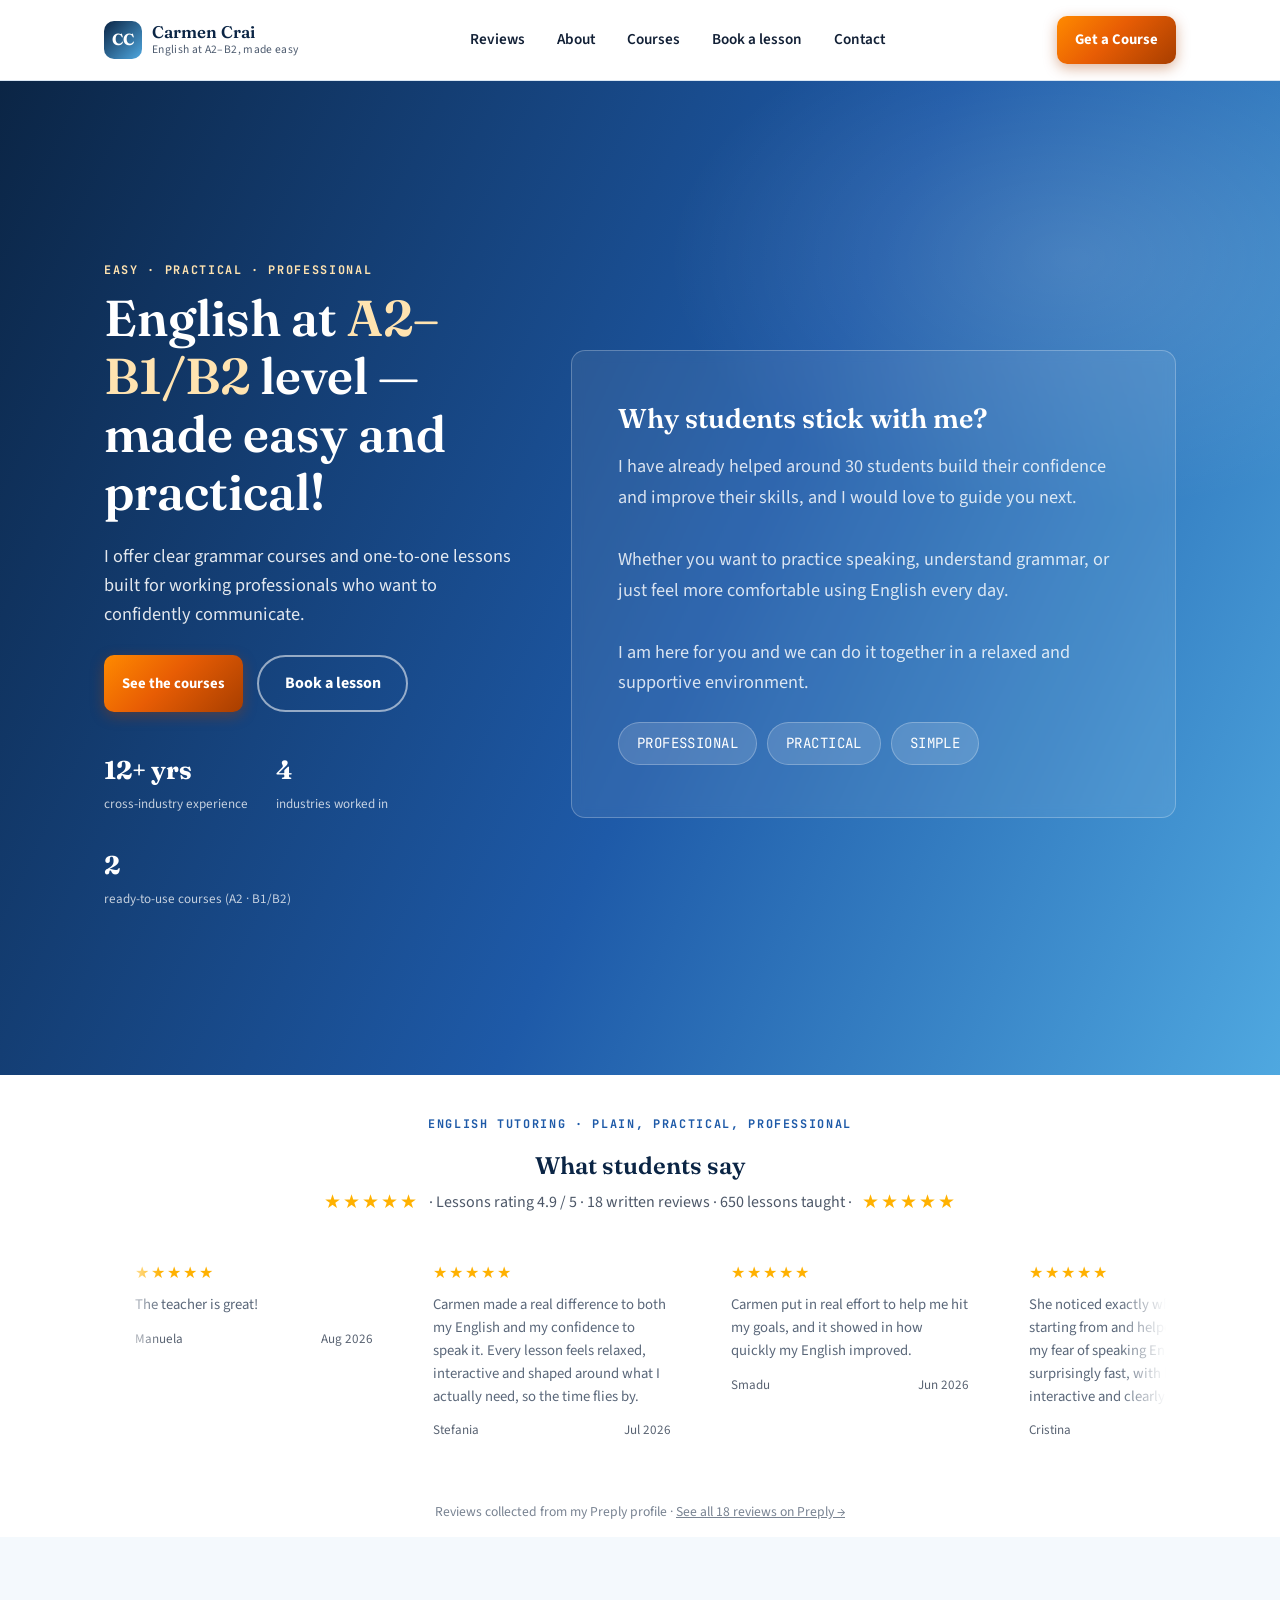
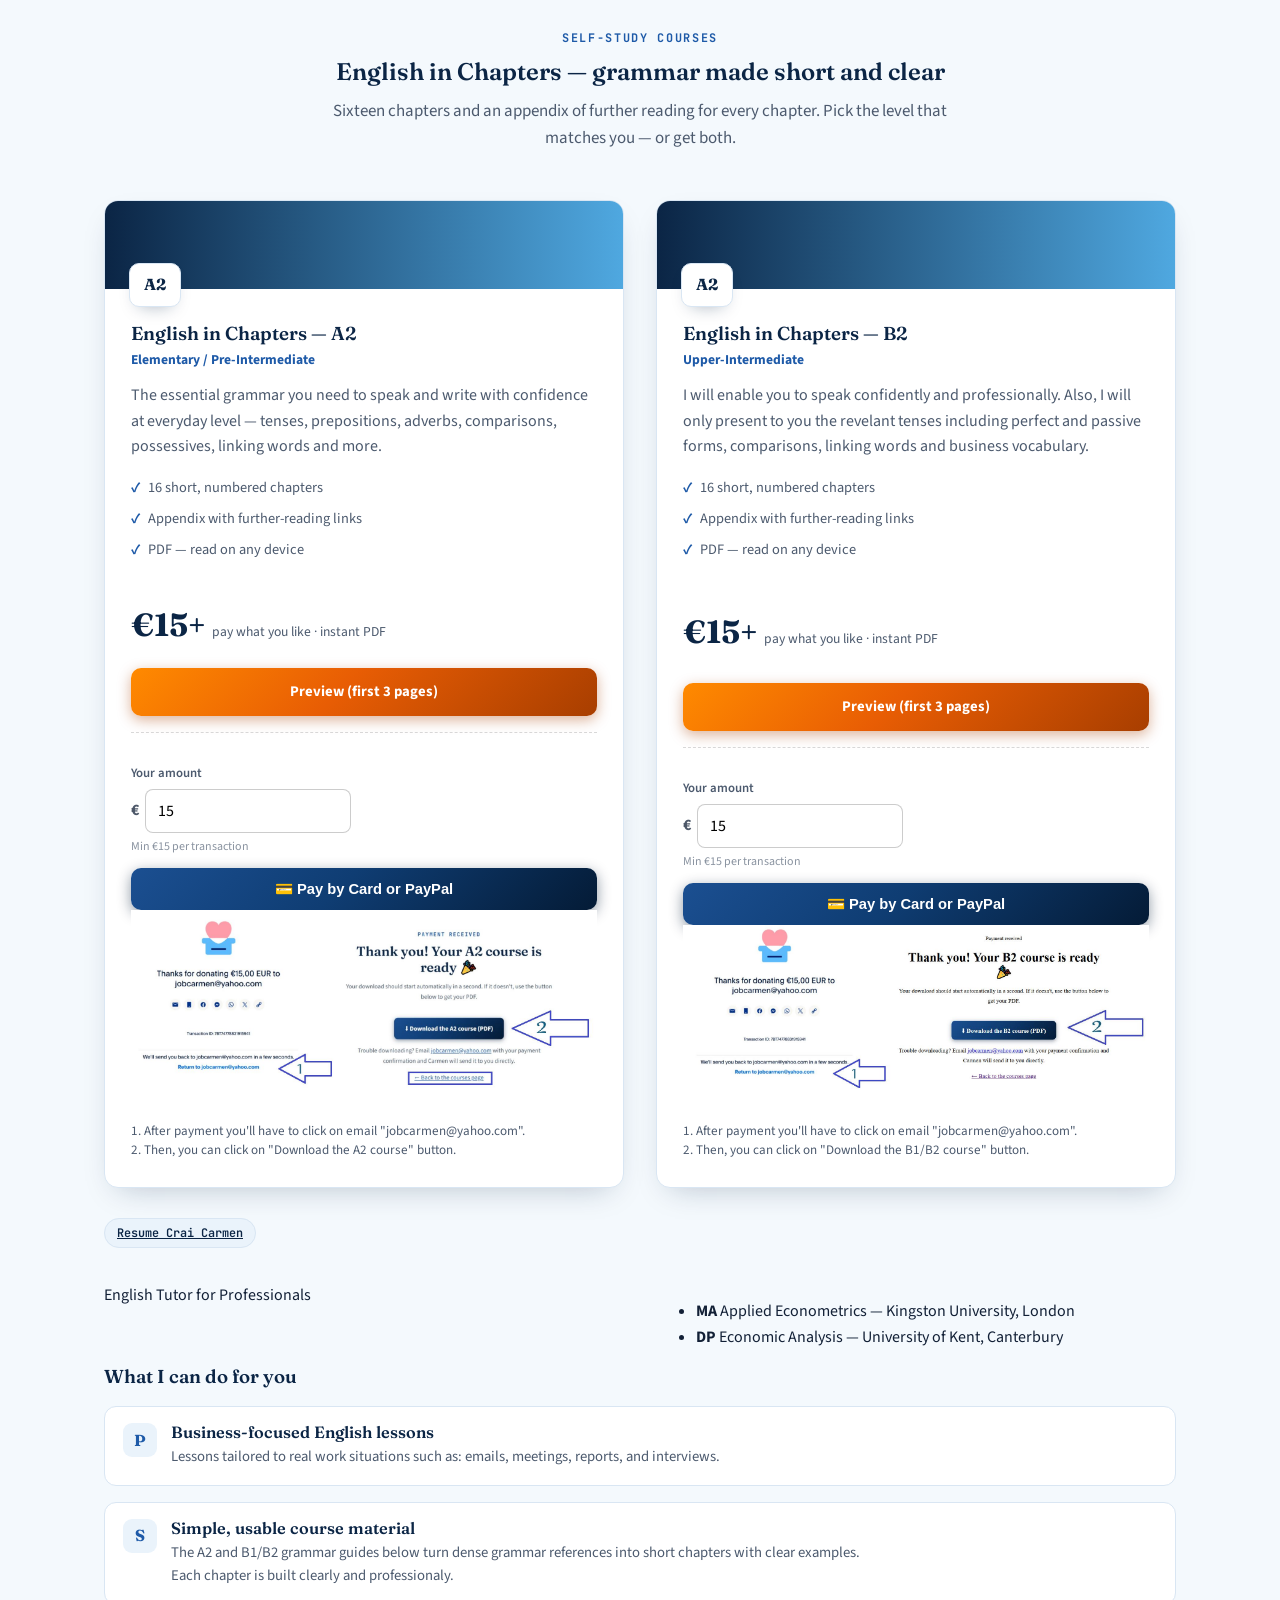
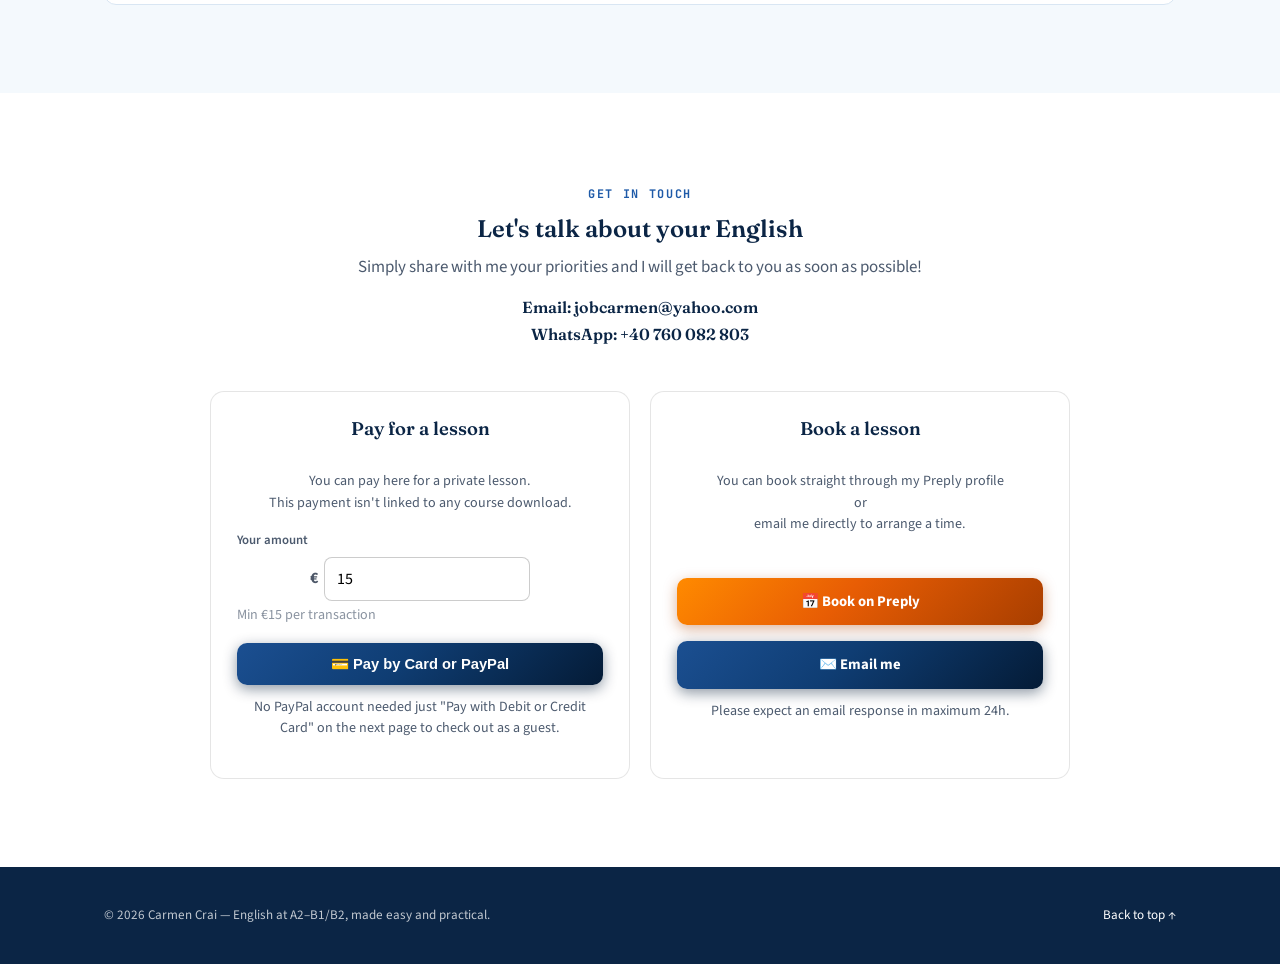
==== commit 423366cd: "Add files via upload" ====
--- a/index.html
+++ b/index.html
@@ -4,7 +4,7 @@
 <meta charset="UTF-8">
 <meta name="viewport" content="width=device-width, initial-scale=1.0">
 <meta name="google-site-verification" content="6wgOTb-5uFZ32h1fDfloWQHhLAukLk8QgPHK5894xkw"/>
-<title>English at A2–B2 Level — Made Easy and Practical! | Carmen Crai</title>
+<title>English at A2–B1/B2 Level — Made Easy and Practical! | Carmen Crai</title>
 <meta name="description" content="Clear, practical English grammar courses (A2 & B2) and 1-on-1 tutoring for working professionals, by Carmen Crai.">
 <link rel="icon" href="assets/img/favicon.png">
 <link rel="preconnect" href="https://fonts.googleapis.com">
@@ -162,7 +162,7 @@
   <div class="hero-inner">
     <div>
       <span class="eyebrow" style="color:#FFE3B0;">Easy · practical · professional</span>
-      <h1>English at <em>A2–B2</em> level — made easy and practical!</h1>
+      <h1>English at <em>A2–B1/B2</em> level — made easy and practical!</h1>
       <p class="lead">I offer clear grammar courses and one-to-one lessons built for working professionals who want to confidently communicate.</p>
       <div class="hero-cta">
         <a href="#courses" class="btn btn-gold">See the courses</a>
@@ -171,7 +171,7 @@
       <div class="hero-stats">
         <div><strong>12+ yrs</strong><span>cross-industry experience</span></div>
         <div><strong>4</strong><span>industries worked in</span></div>
-        <div><strong>2</strong><span>ready-to-use courses (A2 · B2)</span></div>
+        <div><strong>2</strong><span>ready-to-use courses (A2 · B1/B2)</span></div>
       </div>
     </div>
     <div class="hero-card hero-card--big">
@@ -200,6 +200,11 @@
   </div>
   <div class="reviews-marquee">
     <div class="reviews-track">
+            <div class="review-card">
+        <span class="review-stars">★★★★★</span>
+        <p>The teacher is great!</p>
+        <div class="review-who"><span>Manuela</span><span>Aug 2026</span></div>
+      </div>
       <div class="review-card">
         <span class="review-stars">★★★★★</span>
         <p>Carmen made a real difference to both my English and my confidence to speak it. Every lesson feels relaxed, interactive and shaped around what I actually need, so the time flies by.</p>
@@ -263,7 +268,7 @@
       </div>
     </div>
   </div>
-  <p class="reviews-source">Reviews collected from my Preply profile · <a href="https://preply.com/en/tutor/5963700" target="_blank" rel="noopener">See all 17 reviews on Preply →</a></p>
+  <p class="reviews-source">Reviews collected from my Preply profile · <a href="https://preply.com/en/tutor/5963700" target="_blank" rel="noopener">See all 18 reviews on Preply →</a></p>
 </section>
 
 <section class="tint" id="courses">
@@ -349,7 +354,7 @@
             <form action="https://www.paypal.com/cgi-bin/webscr" method="post" target="_blank" onsubmit="return preparePayment('amountB2','payAmountB2', this)">
               <input type="hidden" name="cmd" value="_donations">
               <input type="hidden" name="business" value="jobcarmen@yahoo.com">
-              <input type="hidden" name="item_name" value="Donation for English in Chapters — B2 course (min €15)">
+              <input type="hidden" name="item_name" value="Donation for English in Chapters — B1/B2 course (min €15)">
               <input type="hidden" name="amount" id="payAmountB2" value="15.00">
               <input type="hidden" name="currency_code" value="EUR">
               <input type="hidden" name="no_shipping" value="1">
@@ -362,76 +367,12 @@
              <img src="Steps1.JPG"  width="500" alt="Two steps to download the document, otherwise email me and I will send it to you. Thank you">
             </form>
             </form><br>
-            <p class="donate-msg">1. After payment you'll have to click on email "jobcarmen@yahoo.com".<br> 2. Then, you can click on "Download the B2 course" button.</p>
+            <p class="donate-msg">1. After payment you'll have to click on email "jobcarmen@yahoo.com".<br> 2. Then, you can click on "Download the B1/B2 course" button.</p>
           </div>
         </div>
       </div>
 
-      <!-- B2 course -->
-      <!-- <div class="course-card">
-        <div class="course-band"><div class="course-level">B2</div></div>
-        <div class="course-body">
-          <h3>English in Chapters — B2</h3>
-          <div class="sub">Upper-Intermediate</div>
-          <p>I will enable you to speak confidently and professionally. Also, I will only present to you the revelant tenses including perfect and passive forms, comparisons, linking words and business vocabulary.</p>
-          <ul class="course-feats">
-            <li>16 short, numbered chapters</li>
-            <li>Appendix with further-reading links</li>
-            <li>PDF — read on any device</li>
-          </ul>
-          <div class="course-price"><strong>€15+</strong><span>pay what you like · instant PDF</span></div>
-          <div class="course-actions">
-          <a class="btn-gradient-orange" href="courses/Preview_B2.pdf" target="_blank" rel="noopener">Preview (first 3 pages)</a>
-          </div>
-          <div class="donate-block">
-            <div class="amount-field">
-              <label class="amount-label" for="amountB2">Your amount</label>
-              <div class="amount-row">
-                <span class="amount-currency">€</span>
-                <input type="number" id="amountB2" class="amount-input" min="15" step="0.01" value="15">
-              </div>
-              <p class="amount-hint">Min €15 per transaction</p>
-            </div>
-            <form action="https://www.paypal.com/cgi-bin/webscr" method="post" target="_blank" onsubmit="return preparePayment('amountB2','payAmountB2', this)">
-              <input type="hidden" name="cmd" value="_donations">
-              <input type="hidden" name="business" value="jobcarmen@yahoo.com">
-              <input type="hidden" name="item_name" value="Donation for English in Chapters — B2 course (min €15)">
-              <input type="hidden" name="amount" id="payAmountB2" value="15.00">
-              <input type="hidden" name="currency_code" value="EUR">
-              <input type="hidden" name="no_shipping" value="1">
-              <input type="hidden" name="no_note" value="1">
-              <input type="hidden" name="landing_page" value="Billing">
-              <input type="hidden" name="rm" value="2">
-              <input type="hidden" name="return" value="https://craicarmen.github.io/English_Teacher/thank-you-b2.html">
-              <input type="hidden" name="cancel_return" value="https://craicarmen.github.io/English_Teacher/index.html#courses">
-              <button type="submit" class="btn-blue-gradient">💳 Pay by Card or PayPal</button>
-              <img src="Steps1.JPG"  width="500" alt="Two steps to download the document, otherwise email me and I will send it to you. Thank you">
-            </form>
-            <p class="donate-msg"> 1. After payment you'll have to click on email "jobcarmen@yahoo.com". 2. Then, you can click on "Download the B2 course" button.</p>
-          </div>
-        </div>
-      </div>
-    </div> -->
-
-    <p >
-     Otherwise, simply contact me and I will send you the PDF over email.
-    </p>
-  </div>
-</section>
-
-
-<section id="about">
-  <div class="wrap">
-    <div class="section-head justify">
-      <span class="eyebrow">About your tutor</span>
-      <h2>A career built on quality, clarity, and results</h2>
-     <div class="section-head justify"><p>I am a cross-industry analyst and quality specialist with 12+ years in various environments.</p></div>
-    </div>
-
-    <div class="about-grid">
-      <div class="avatar-block">
-        <div class="avatar-circle">CC</div>
-        <!-- <h3>Carmen Crai</h3> -->
+
         <h3><a class="badge" href="https://craicarmen.github.io/Cv_Crai_Carmen/" >Resume Crai Carmen</a></h3>
         <br><div class="role">English Tutor for Professionals</div>
         <ul>
@@ -454,7 +395,7 @@
             <span class="cap-mark">S</span>
             <div>
               <h4>Simple, usable course material</h4>
-              <p>The A2 and B2 grammar guides below turn dense grammar references into short chapters with clear examples. <br> Each chapter is built clearly and professionaly.</p>
+              <p>The A2 and B1/B2 grammar guides below turn dense grammar references into short chapters with clear examples. <br> Each chapter is built clearly and professionaly.</p>
             </div>
           </li>
         </ul>
@@ -539,7 +480,7 @@
 
 <footer>
   <div class="wrap">
-    <small>© <span id="year"></span> Carmen Crai — English at A2–B2, made easy and practical.</small>
+    <small>© <span id="year"></span> Carmen Crai — English at A2–B1/B2, made easy and practical.</small>
     <small><a href="#top">Back to top ↑</a></small>
   </div>
 </footer>
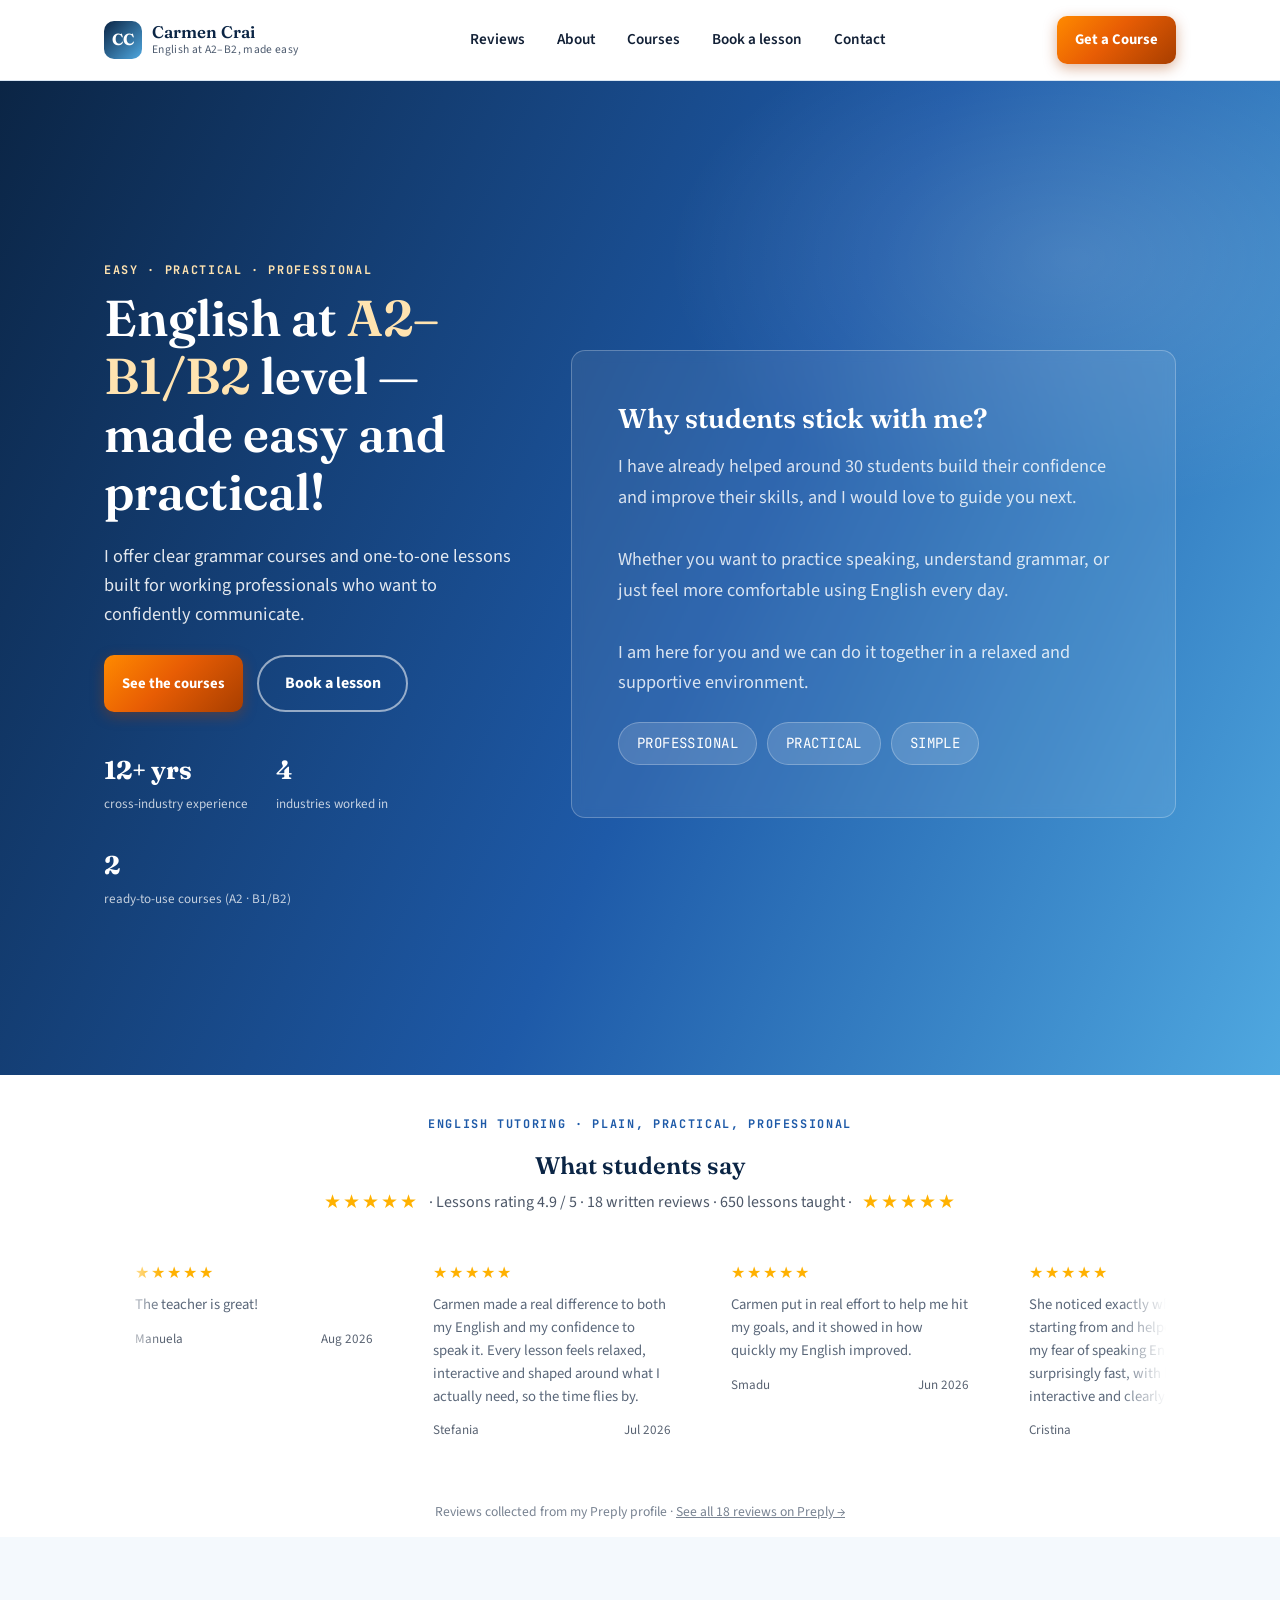
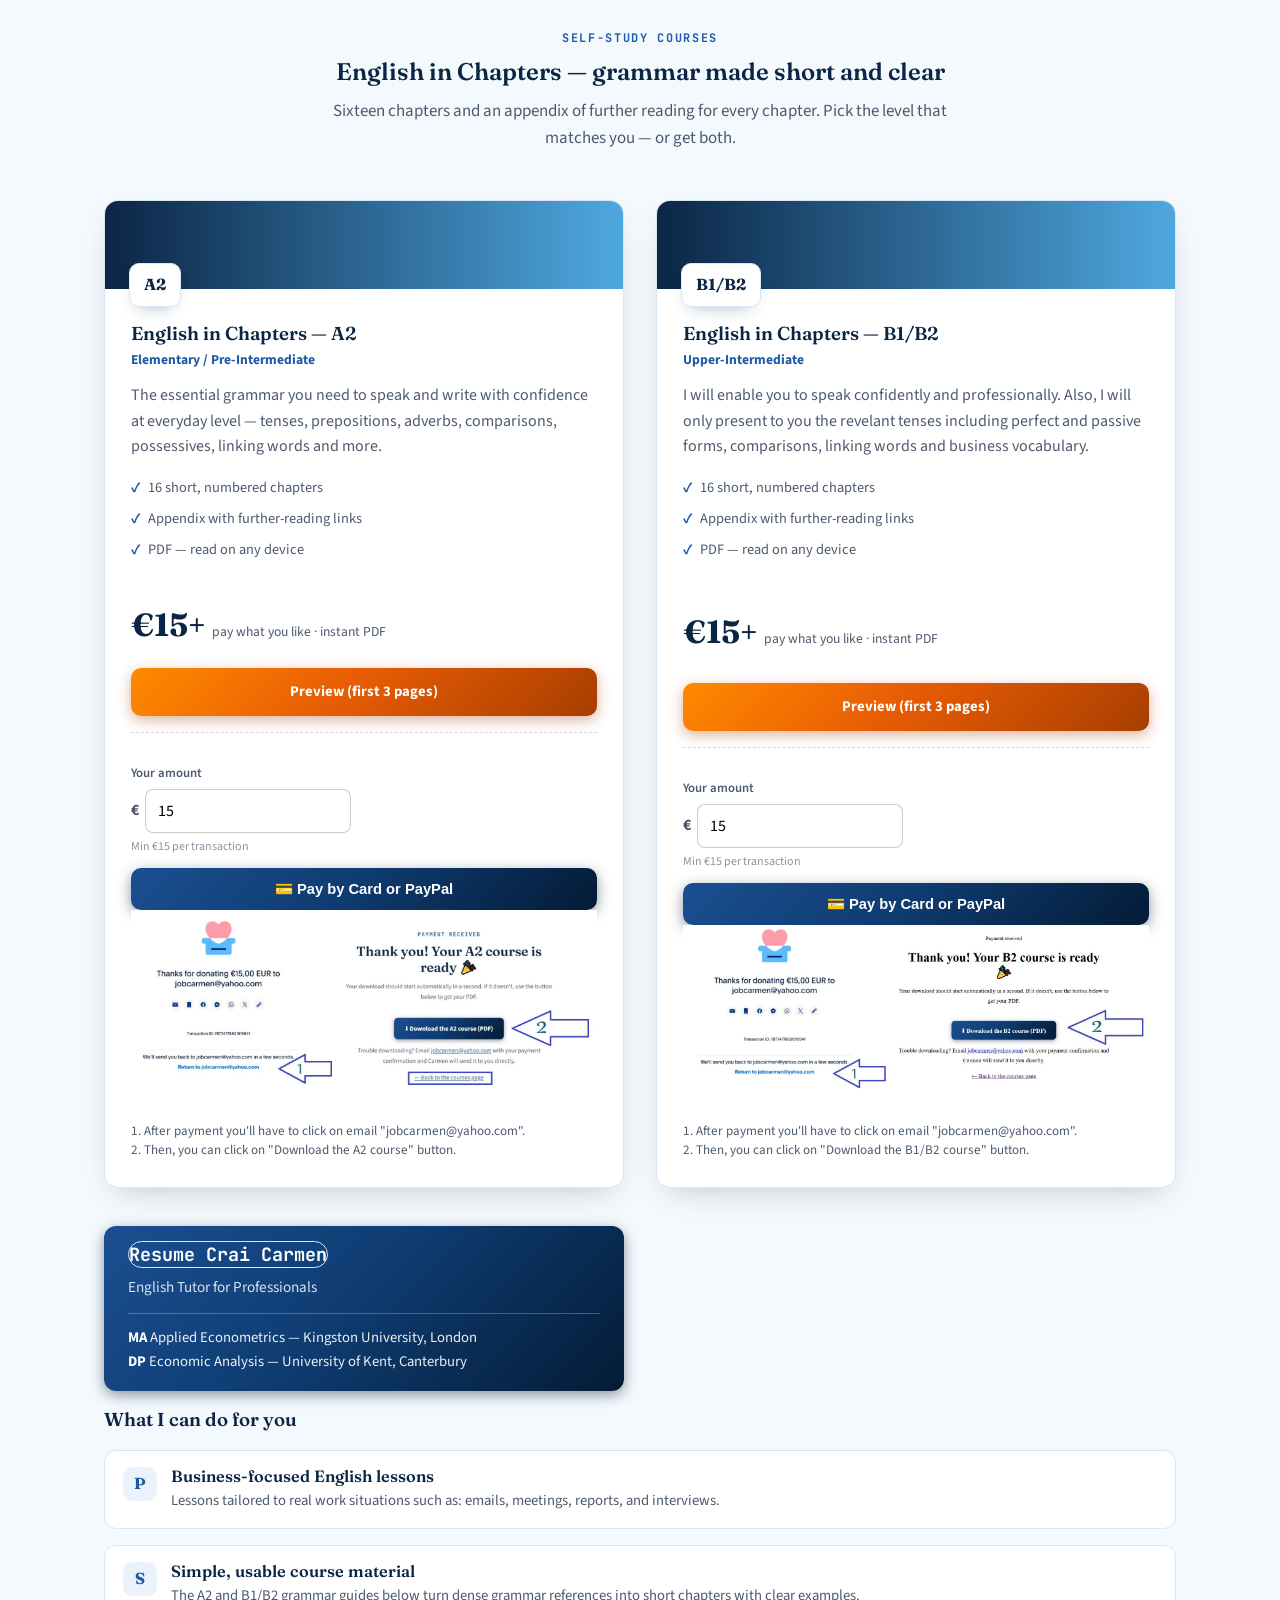
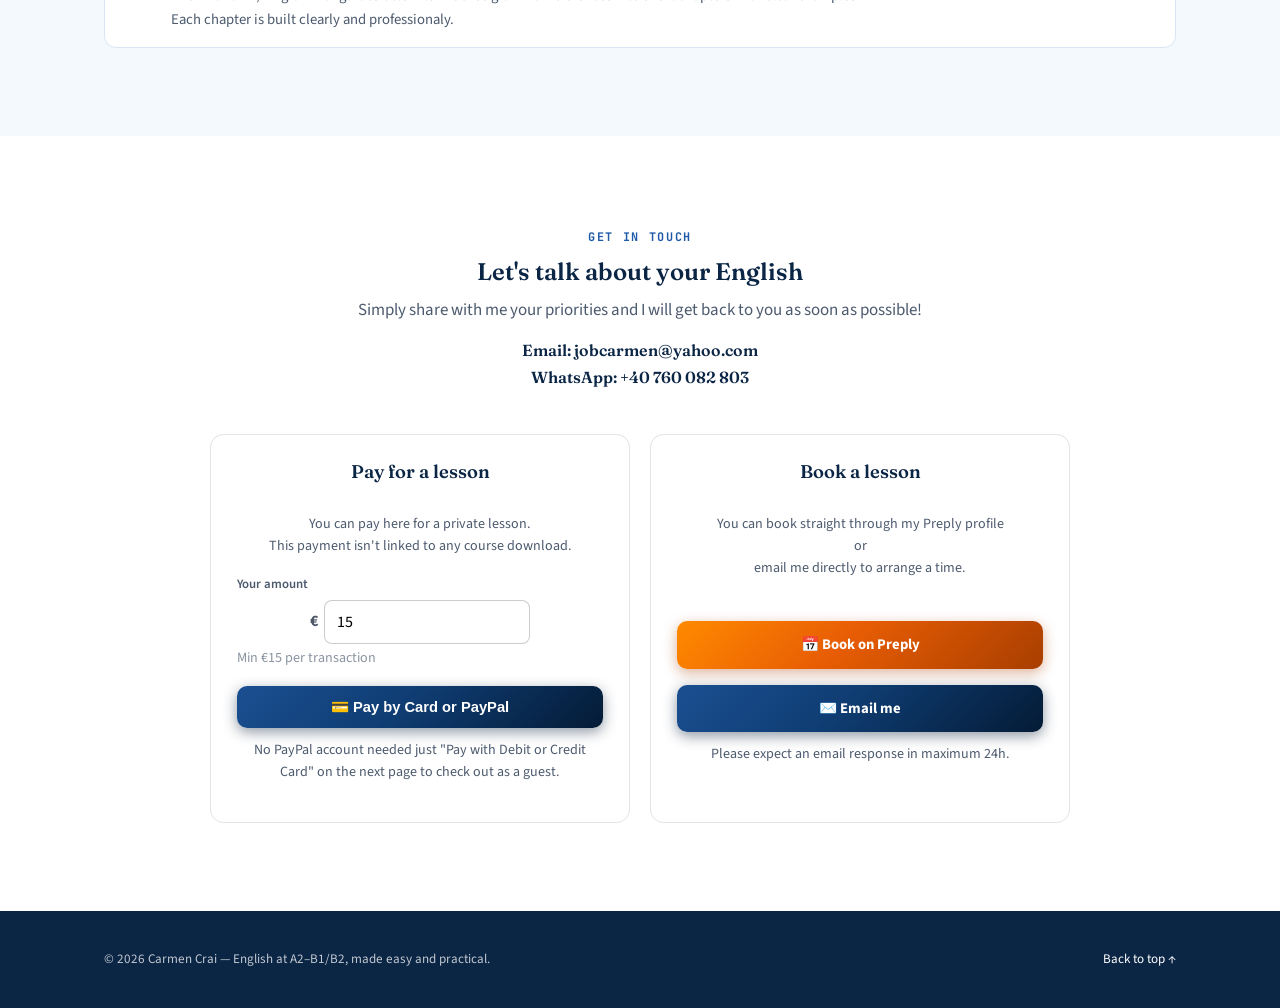
==== commit 0ab1c042: "Add files via upload" ====
--- a/index.html
+++ b/index.html
@@ -94,6 +94,30 @@
   .course-card{ display:flex; flex-direction:column; }
   .course-body{ display:flex; flex-direction:column; flex:1 1 auto; }
   .course-price{ margin-top:auto; padding-top:16px; }
+
+  /* ---- Added: blue gradient container around the résumé link ---- */
+  .resume-badge{
+    display:inline-block; margin:6px 0 18px;
+    background:linear-gradient(135deg,#1B4F91 0%,#0F3D73 45%,#041B36 100%);
+    border-radius:12px; padding:18px 24px;
+    box-shadow:0 4px 14px rgba(4,27,54,.45);
+  }
+  .resume-badge a.badge{
+    color:#fff !important; font-weight:700; font-size:1.15rem;
+    text-decoration:none; background:none !important; padding:0 !important;
+  }
+  .resume-badge a.badge:hover{ text-decoration:underline; }
+  .resume-badge .role{
+    color:rgba(255,255,255,.85); margin-top:4px; font-size:.95rem;
+  }
+  .resume-badge-list{
+    list-style:none; margin:14px 0 0; padding:12px 0 0;
+    border-top:1px solid rgba(255,255,255,.25);
+  }
+  .resume-badge-list li{
+    color:rgba(255,255,255,.92); font-size:.92rem; line-height:1.6;
+  }
+  .resume-badge-list li b{ color:#fff; }
   .donate-block{ margin-top:16px; padding-top:16px; border-top:1px dashed rgba(0,0,0,.15); }
   .donate-msg{ font-size:.82rem; color:var(--ink-soft); margin-bottom:0; line-height:1.5; }
 
@@ -326,11 +350,11 @@
         </div>
       </div>
 
-            <!-- A2 course -->
+            <!-- B2 course -->
       <div class="course-card">
-        <div class="course-band"><div class="course-level">A2</div></div>
+        <div class="course-band"><div class="course-level">B1/B2</div></div>
         <div class="course-body">
-          <h3>English in Chapters — B2</h3>
+          <h3>English in Chapters — B1/B2</h3>
           <div class="sub">Upper-Intermediate</div>
           <p>I will enable you to speak confidently and professionally. Also, I will only present to you the revelant tenses including perfect and passive forms, comparisons, linking words and business vocabulary.</p>
           <ul class="course-feats">
@@ -373,12 +397,14 @@
       </div>
 
 
-        <h3><a class="badge" href="https://craicarmen.github.io/Cv_Crai_Carmen/" >Resume Crai Carmen</a></h3>
-        <br><div class="role">English Tutor for Professionals</div>
-        <ul>
-          <li><b>MA</b>&nbsp;Applied Econometrics — Kingston University, London</li>
-          <li><b>DP</b>&nbsp;Economic Analysis — University of Kent, Canterbury</li>
-        </ul>
+        <div class="resume-badge">
+          <h3><a class="badge" href="https://craicarmen.github.io/Cv_Crai_Carmen/" >Resume Crai Carmen</a></h3>
+          <div class="role">English Tutor for Professionals</div>
+          <ul class="resume-badge-list">
+            <li><b>MA</b>&nbsp;Applied Econometrics — Kingston University, London</li>
+            <li><b>DP</b>&nbsp;Economic Analysis — University of Kent, Canterbury</li>
+          </ul>
+        </div>
       </div>
 
       <div>
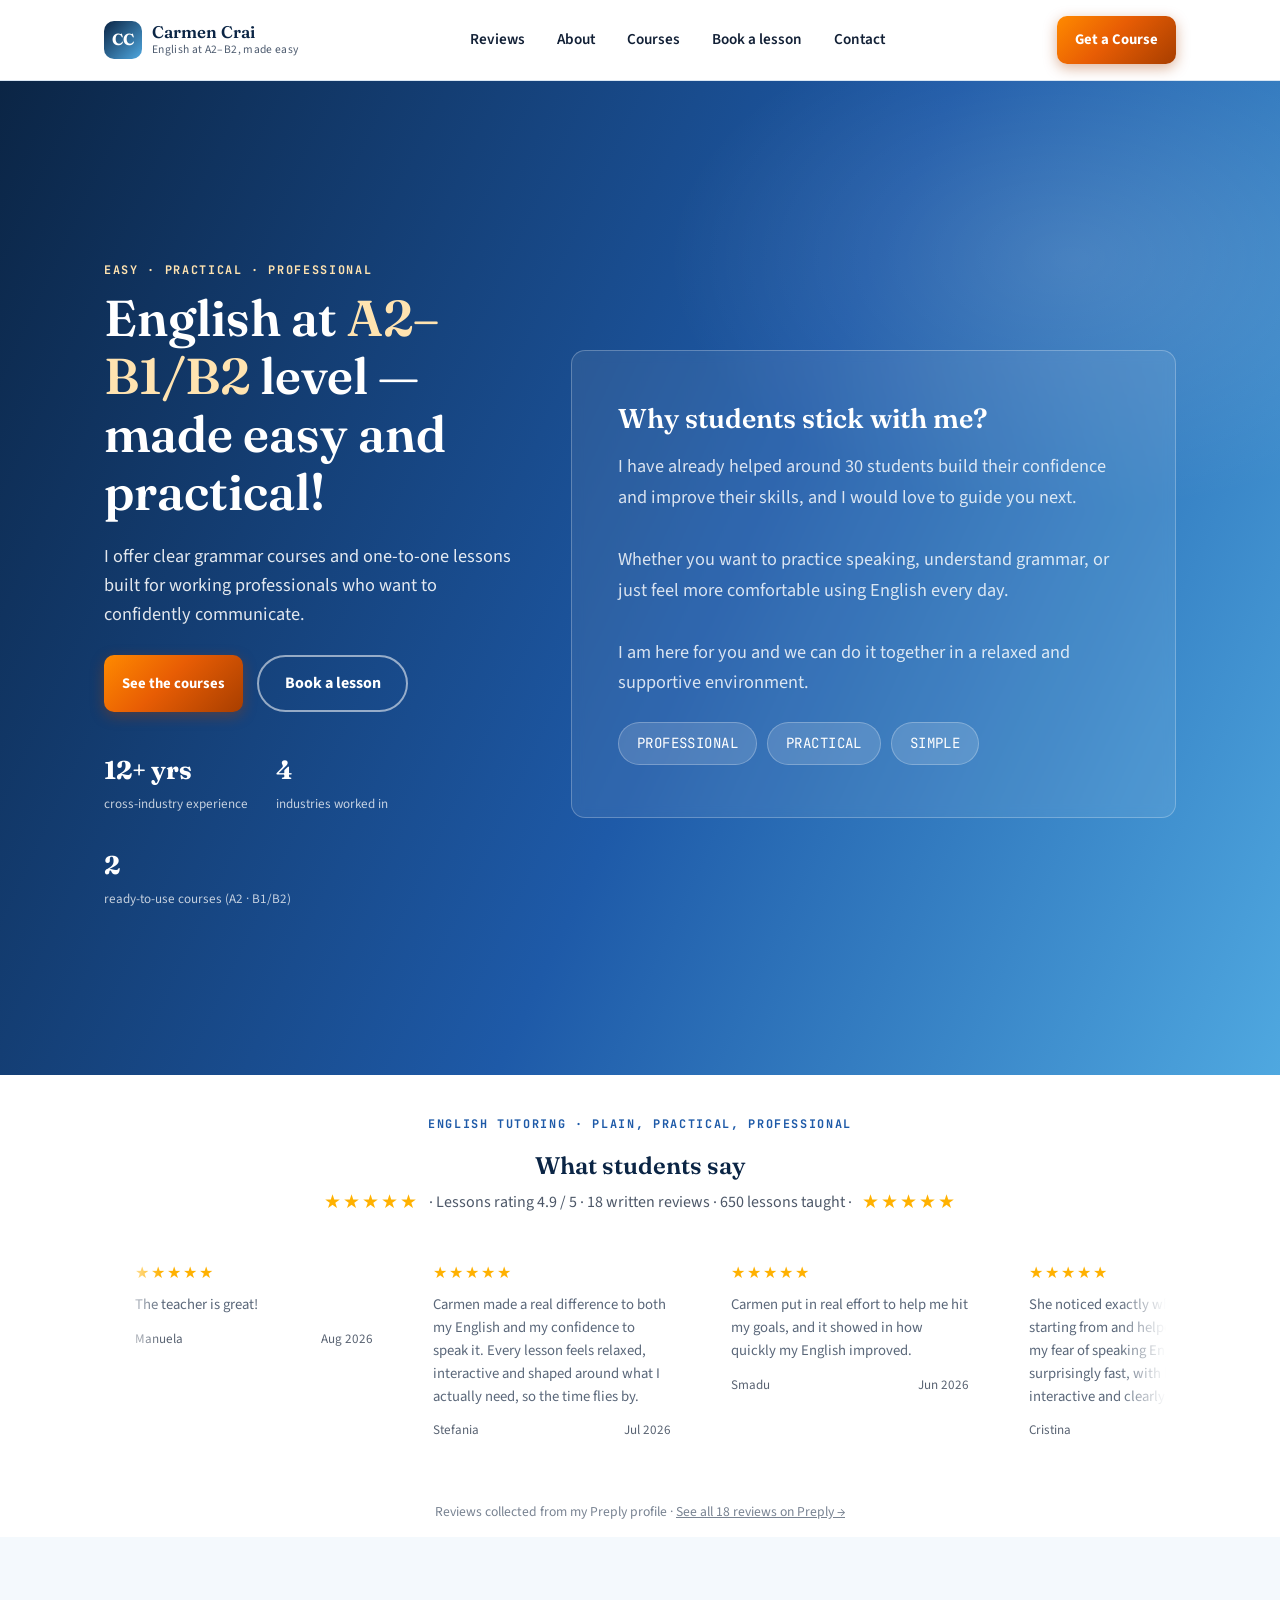
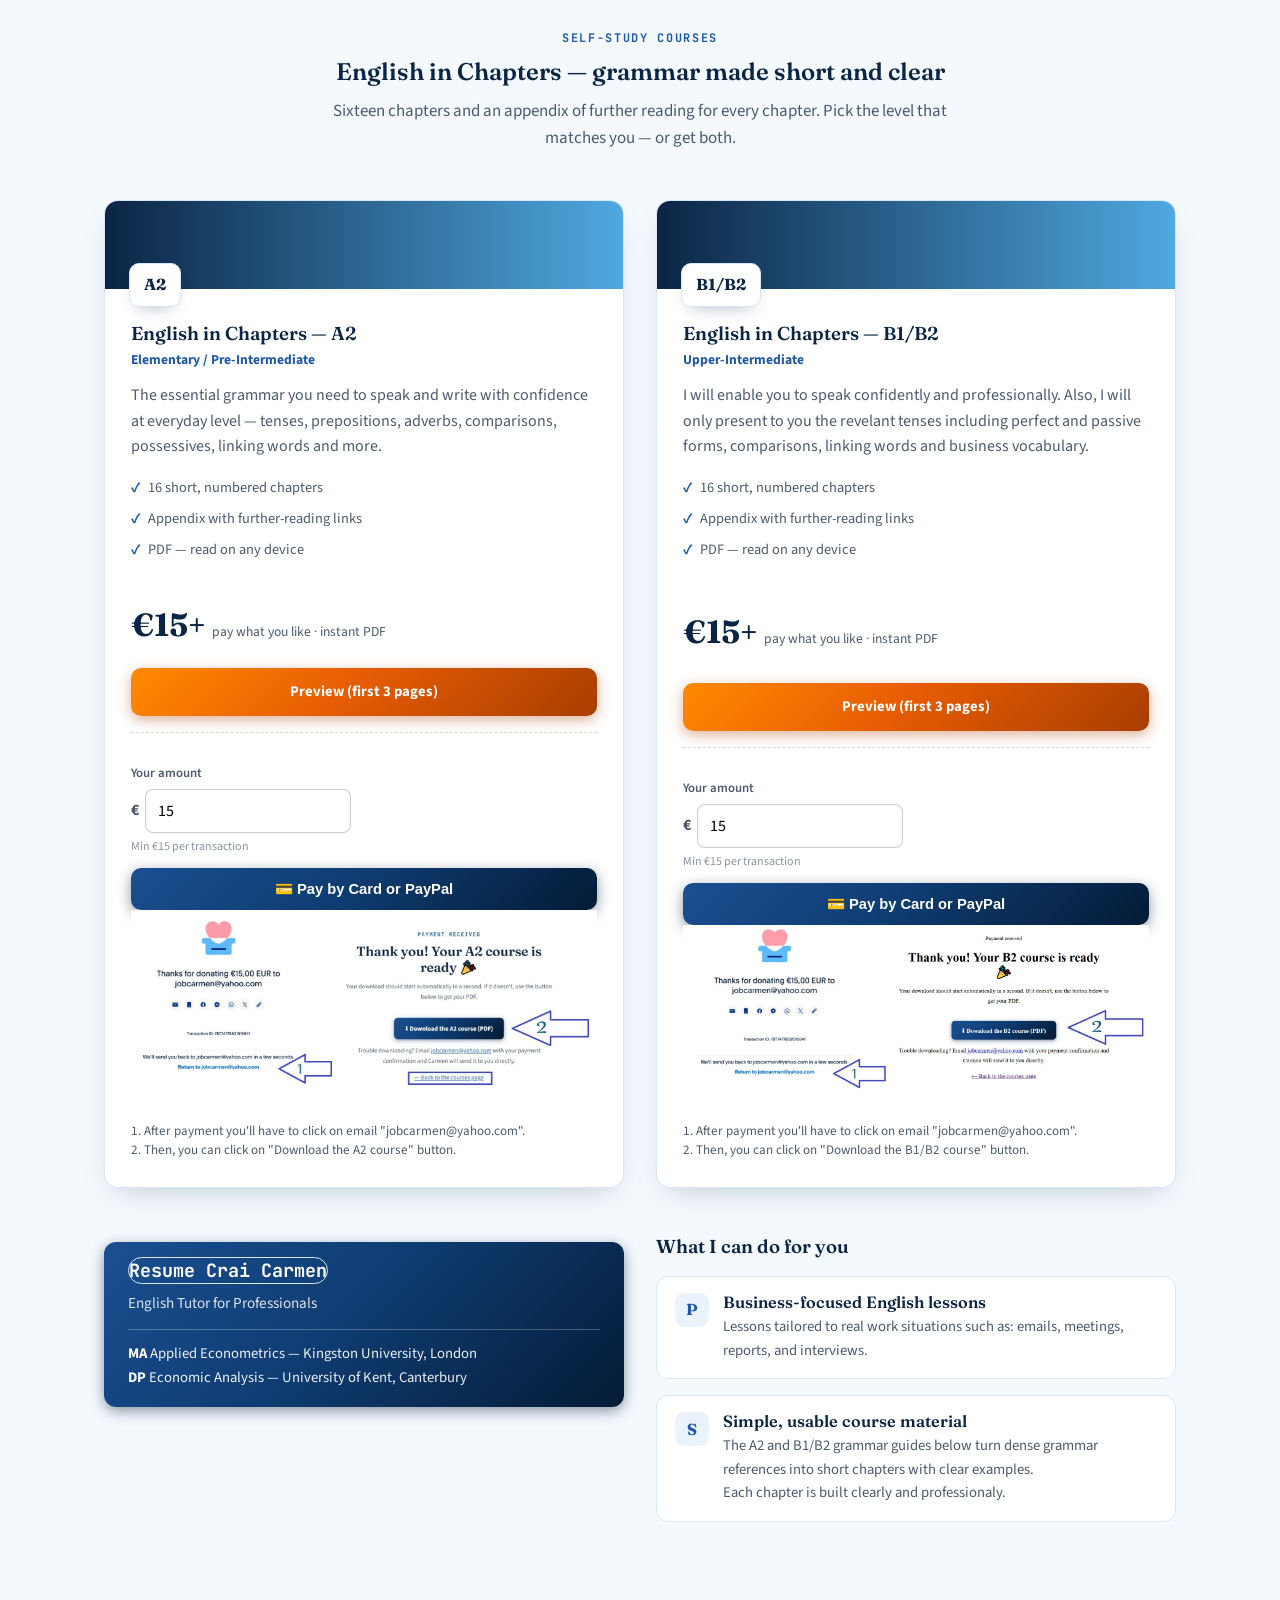
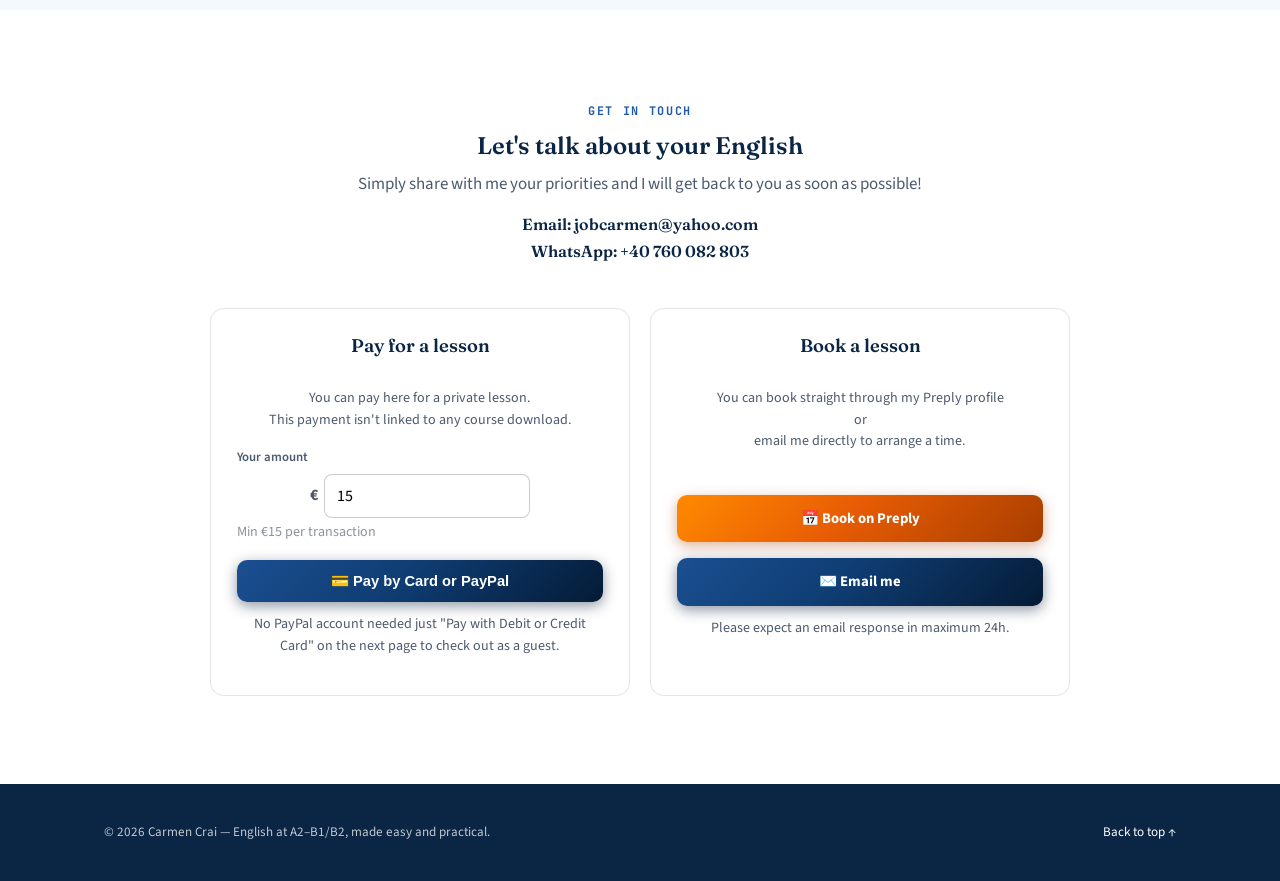
==== commit c56aa2f8: "Add files via upload" ====
--- a/index.html
+++ b/index.html
@@ -118,6 +118,15 @@
     color:rgba(255,255,255,.92); font-size:.92rem; line-height:1.6;
   }
   .resume-badge-list li b{ color:#fff; }
+
+  /* ---- Added: side-by-side "Resume" and "What I can do for you" row ---- */
+  .about-grid{
+    display:grid; grid-template-columns:1fr; gap:32px;
+    margin-top:48px; align-items:start;
+  }
+  @media (min-width:800px){
+    .about-grid{ grid-template-columns:1fr 1fr; }
+  }
   .donate-block{ margin-top:16px; padding-top:16px; border-top:1px dashed rgba(0,0,0,.15); }
   .donate-msg{ font-size:.82rem; color:var(--ink-soft); margin-bottom:0; line-height:1.5; }
 
@@ -395,16 +404,16 @@
           </div>
         </div>
       </div>
-
-
-        <div class="resume-badge">
-          <h3><a class="badge" href="https://craicarmen.github.io/Cv_Crai_Carmen/" >Resume Crai Carmen</a></h3>
-          <div class="role">English Tutor for Professionals</div>
-          <ul class="resume-badge-list">
-            <li><b>MA</b>&nbsp;Applied Econometrics — Kingston University, London</li>
-            <li><b>DP</b>&nbsp;Economic Analysis — University of Kent, Canterbury</li>
-          </ul>
-        </div>
+    </div>
+
+    <div class="about-grid">
+      <div id="about" class="resume-badge">
+        <h3><a class="badge" href="https://craicarmen.github.io/Cv_Crai_Carmen/" >Resume Crai Carmen</a></h3>
+        <div class="role">English Tutor for Professionals</div>
+        <ul class="resume-badge-list">
+          <li><b>MA</b>&nbsp;Applied Econometrics — Kingston University, London</li>
+          <li><b>DP</b>&nbsp;Economic Analysis — University of Kent, Canterbury</li>
+        </ul>
       </div>
 
       <div>
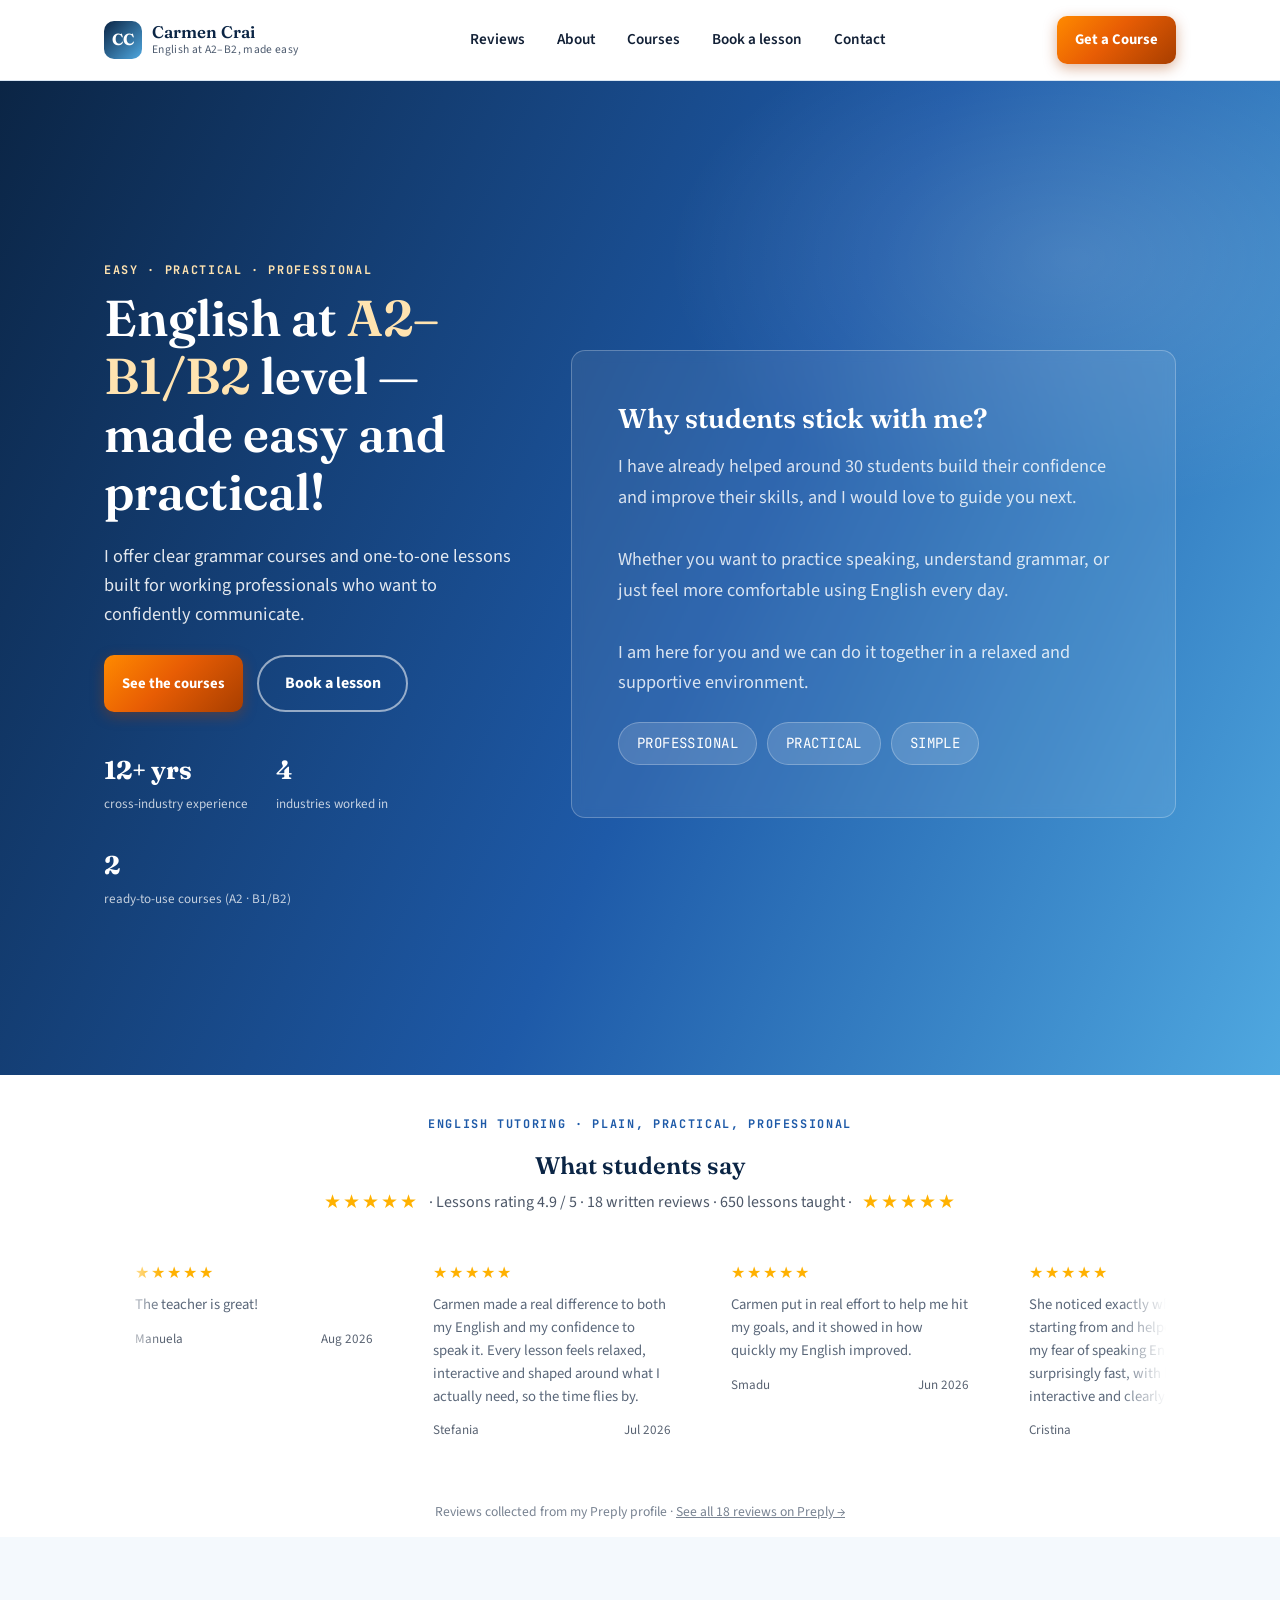
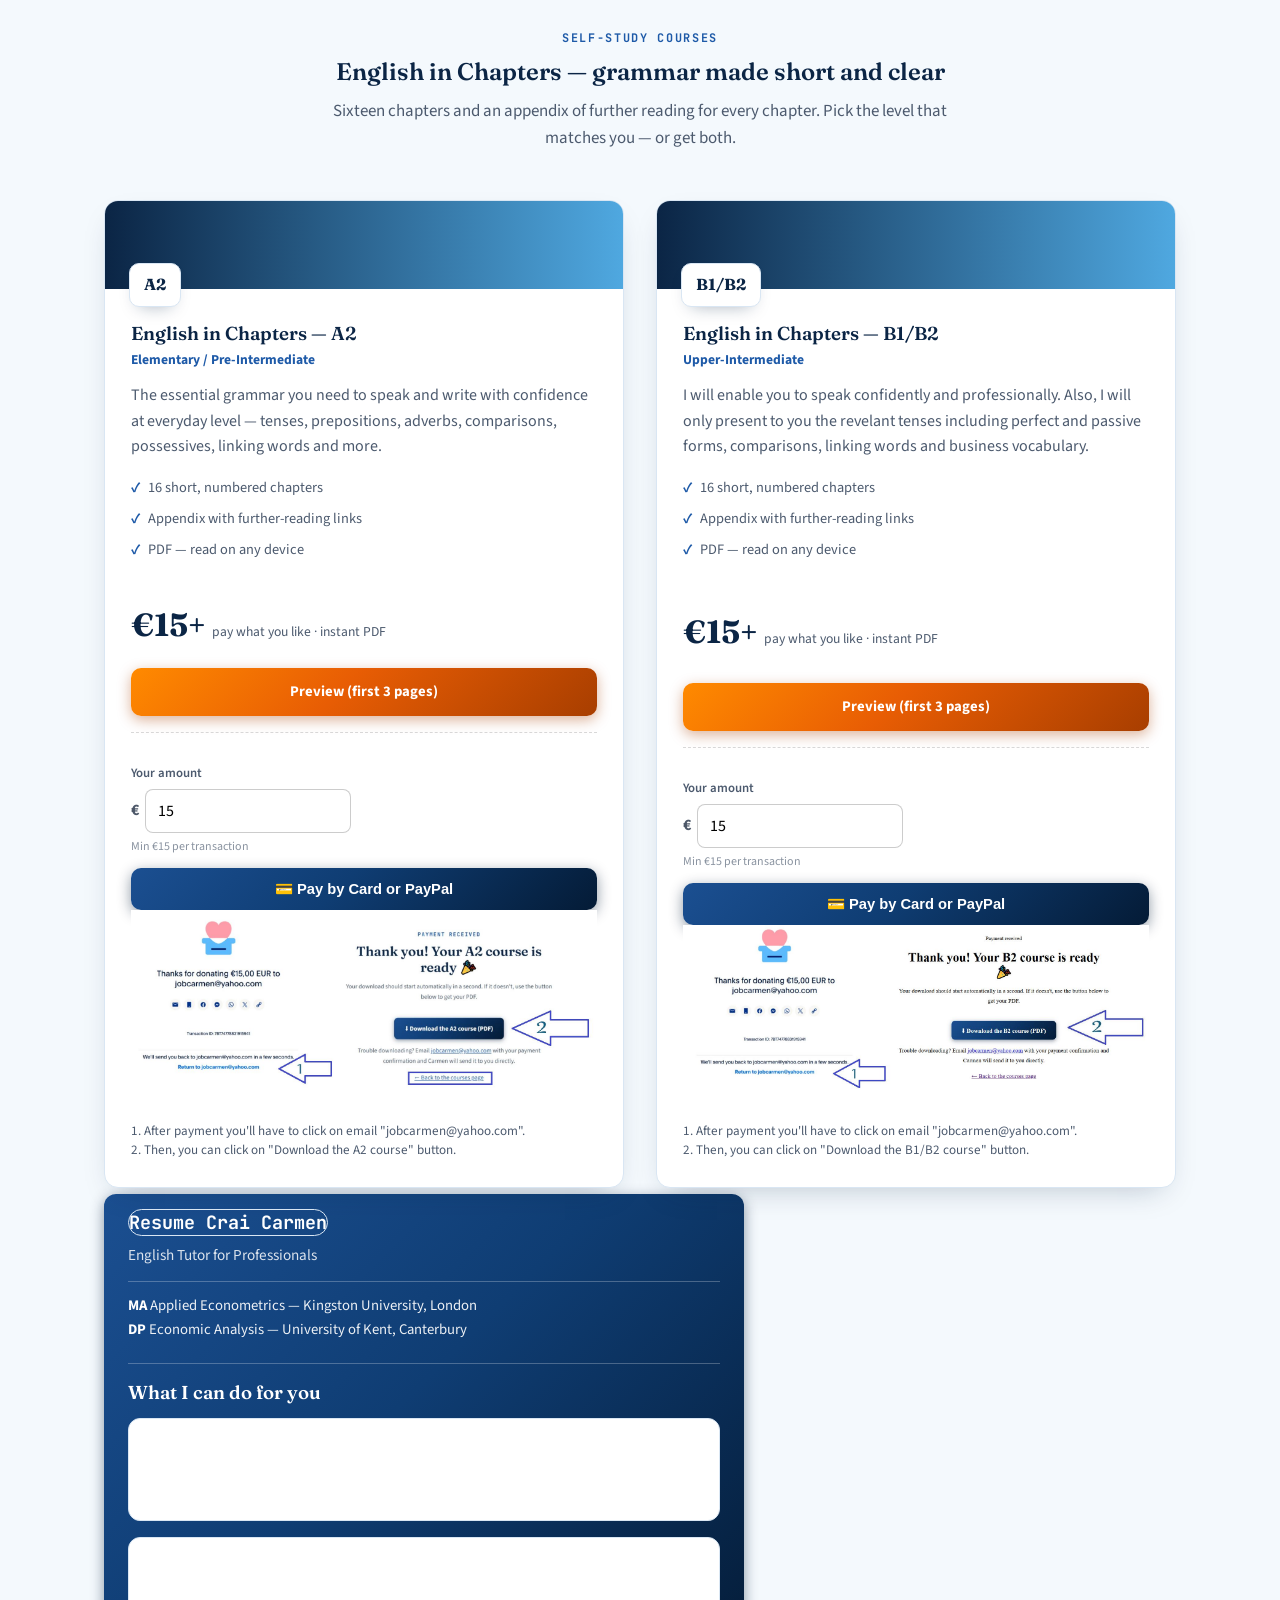
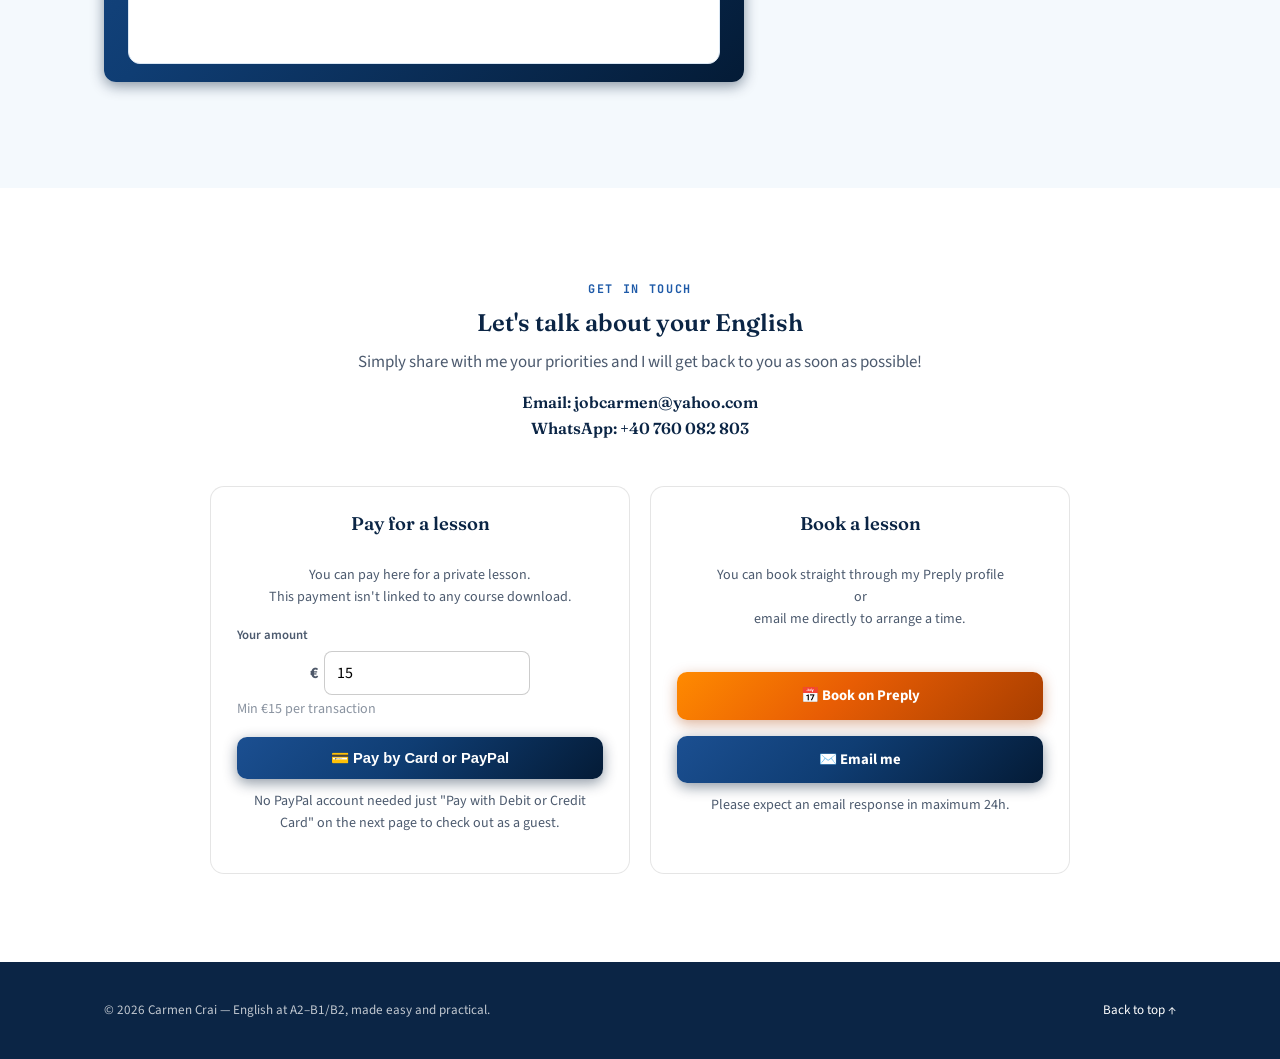
==== commit 54ff653a: "Add files via upload" ====
--- a/index.html
+++ b/index.html
@@ -97,7 +97,7 @@
 
   /* ---- Added: blue gradient container around the résumé link ---- */
   .resume-badge{
-    display:inline-block; margin:6px 0 18px;
+    display:inline-block;
     background:linear-gradient(135deg,#1B4F91 0%,#0F3D73 45%,#041B36 100%);
     border-radius:12px; padding:18px 24px;
     box-shadow:0 4px 14px rgba(4,27,54,.45);
@@ -119,13 +119,18 @@
   }
   .resume-badge-list li b{ color:#fff; }
 
-  /* ---- Added: side-by-side "Resume" and "What I can do for you" row ---- */
-  .about-grid{
-    display:grid; grid-template-columns:1fr; gap:32px;
-    margin-top:48px; align-items:start;
-  }
-  @media (min-width:800px){
-    .about-grid{ grid-template-columns:1fr 1fr; }
+  /* ---- Added: "What I can do for you" merged inside the résumé container ---- */
+  .resume-badge{
+    display:block; max-width:640px; margin:6px 0 18px;
+  }
+  .resume-badge-subhead{
+    color:#fff; margin:22px 0 14px; padding-top:18px;
+    border-top:1px solid rgba(255,255,255,.25);
+  }
+  .capability-list--onbrand h4{ color:#fff; }
+  .capability-list--onbrand p{ color:rgba(255,255,255,.85); }
+  .capability-list--onbrand .cap-mark{
+    background:rgba(255,255,255,.15); color:#fff;
   }
   .donate-block{ margin-top:16px; padding-top:16px; border-top:1px dashed rgba(0,0,0,.15); }
   .donate-msg{ font-size:.82rem; color:var(--ink-soft); margin-bottom:0; line-height:1.5; }
@@ -406,35 +411,31 @@
       </div>
     </div>
 
-    <div class="about-grid">
-      <div id="about" class="resume-badge">
-        <h3><a class="badge" href="https://craicarmen.github.io/Cv_Crai_Carmen/" >Resume Crai Carmen</a></h3>
-        <div class="role">English Tutor for Professionals</div>
-        <ul class="resume-badge-list">
-          <li><b>MA</b>&nbsp;Applied Econometrics — Kingston University, London</li>
-          <li><b>DP</b>&nbsp;Economic Analysis — University of Kent, Canterbury</li>
-        </ul>
-      </div>
-
-      <div>
-        <h3 style="margin-bottom:1em;">What I can do for you</h3>
-        <ul class="capability-list">
-          <li>
-            <span class="cap-mark">P</span>
-            <div>
-              <h4>Business-focused English lessons</h4>
-              <p>Lessons tailored to real work situations such as: emails, meetings, reports, and interviews.</p>
-            </div>
-          </li>
-          <li>
-            <span class="cap-mark">S</span>
-            <div>
-              <h4>Simple, usable course material</h4>
-              <p>The A2 and B1/B2 grammar guides below turn dense grammar references into short chapters with clear examples. <br> Each chapter is built clearly and professionaly.</p>
-            </div>
-          </li>
-        </ul>
-      </div>
+    <div id="about" class="resume-badge">
+      <h3><a class="badge" href="https://craicarmen.github.io/Cv_Crai_Carmen/" >Resume Crai Carmen</a></h3>
+      <div class="role">English Tutor for Professionals</div>
+      <ul class="resume-badge-list">
+        <li><b>MA</b>&nbsp;Applied Econometrics — Kingston University, London</li>
+        <li><b>DP</b>&nbsp;Economic Analysis — University of Kent, Canterbury</li>
+      </ul>
+
+      <h3 class="resume-badge-subhead">What I can do for you</h3>
+      <ul class="capability-list capability-list--onbrand">
+        <li>
+          <span class="cap-mark">P</span>
+          <div>
+            <h4>Business-focused English lessons</h4>
+            <p>Lessons tailored to real work situations such as: emails, meetings, reports, and interviews.</p>
+          </div>
+        </li>
+        <li>
+          <span class="cap-mark">S</span>
+          <div>
+            <h4>Simple, usable course material</h4>
+            <p>The A2 and B1/B2 grammar guides below turn dense grammar references into short chapters with clear examples. <br> Each chapter is built clearly and professionaly.</p>
+          </div>
+        </li>
+      </ul>
     </div>
   </div>
 </section>
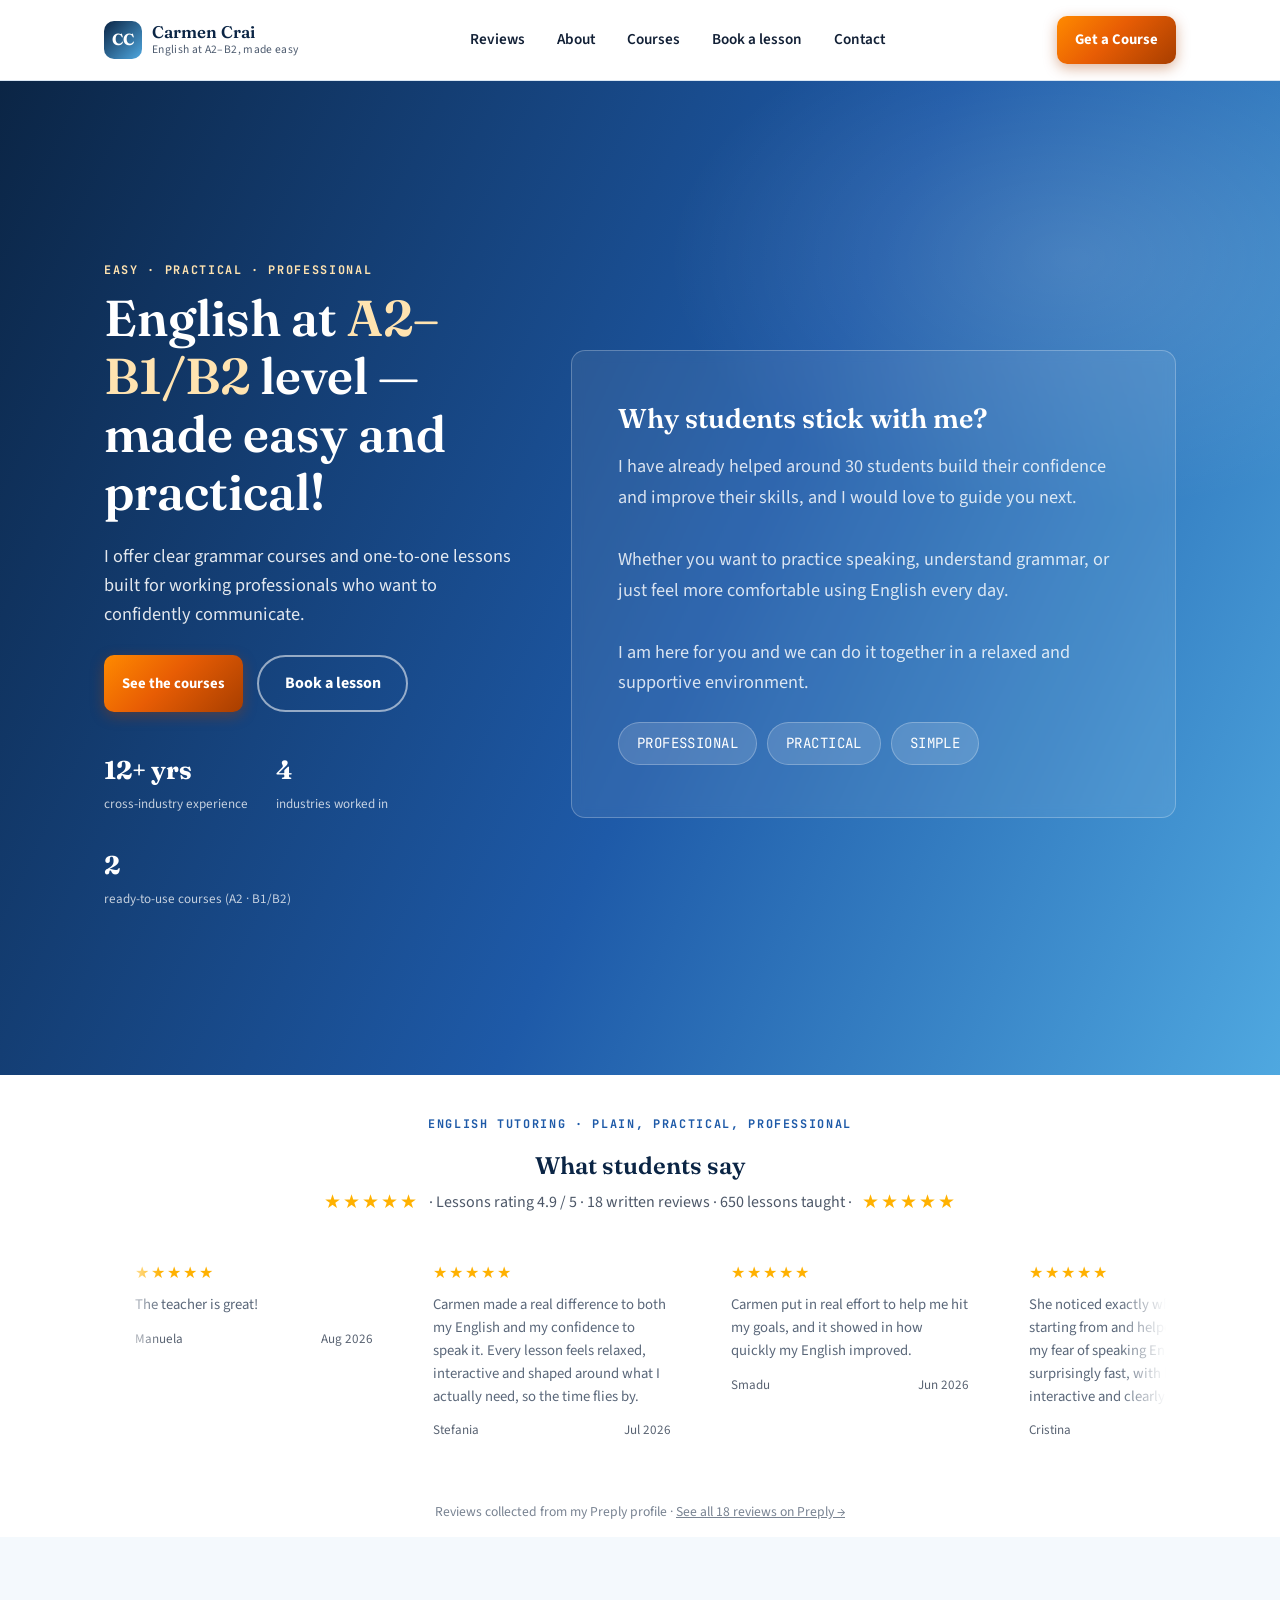
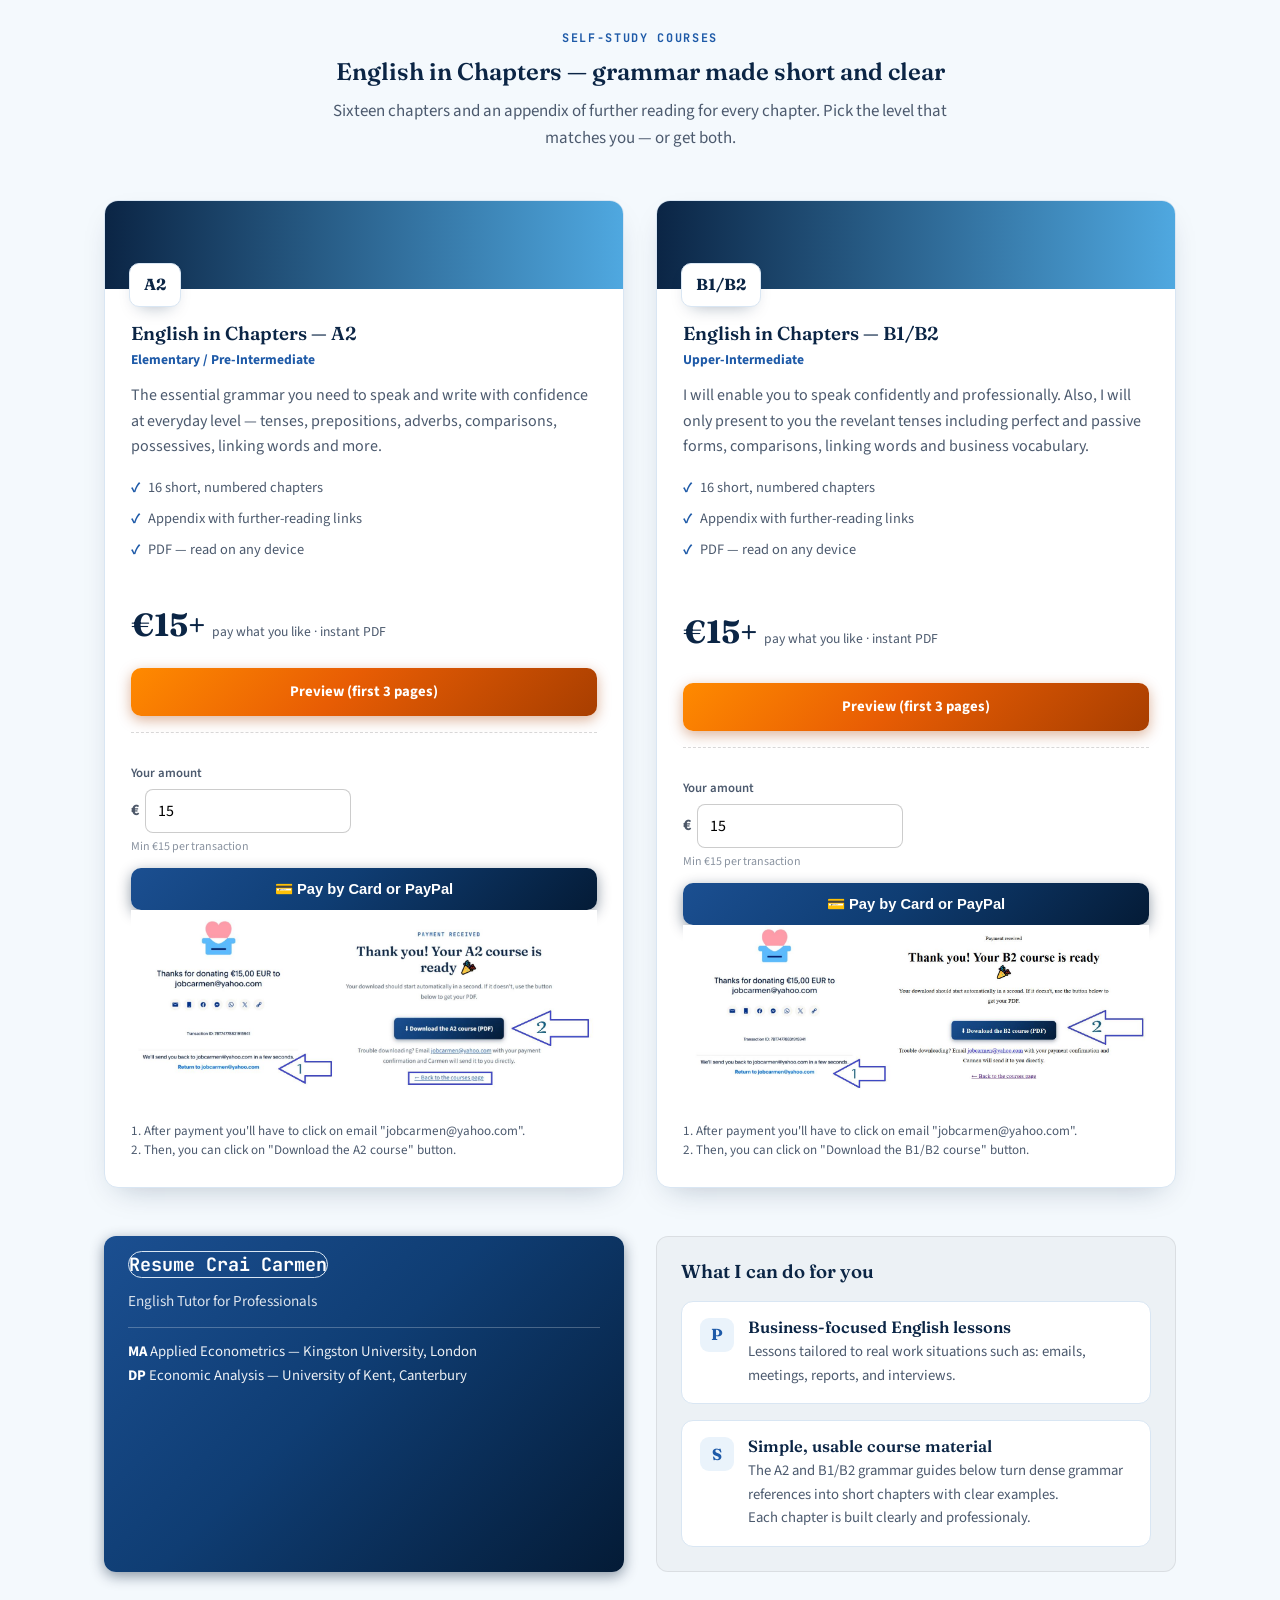
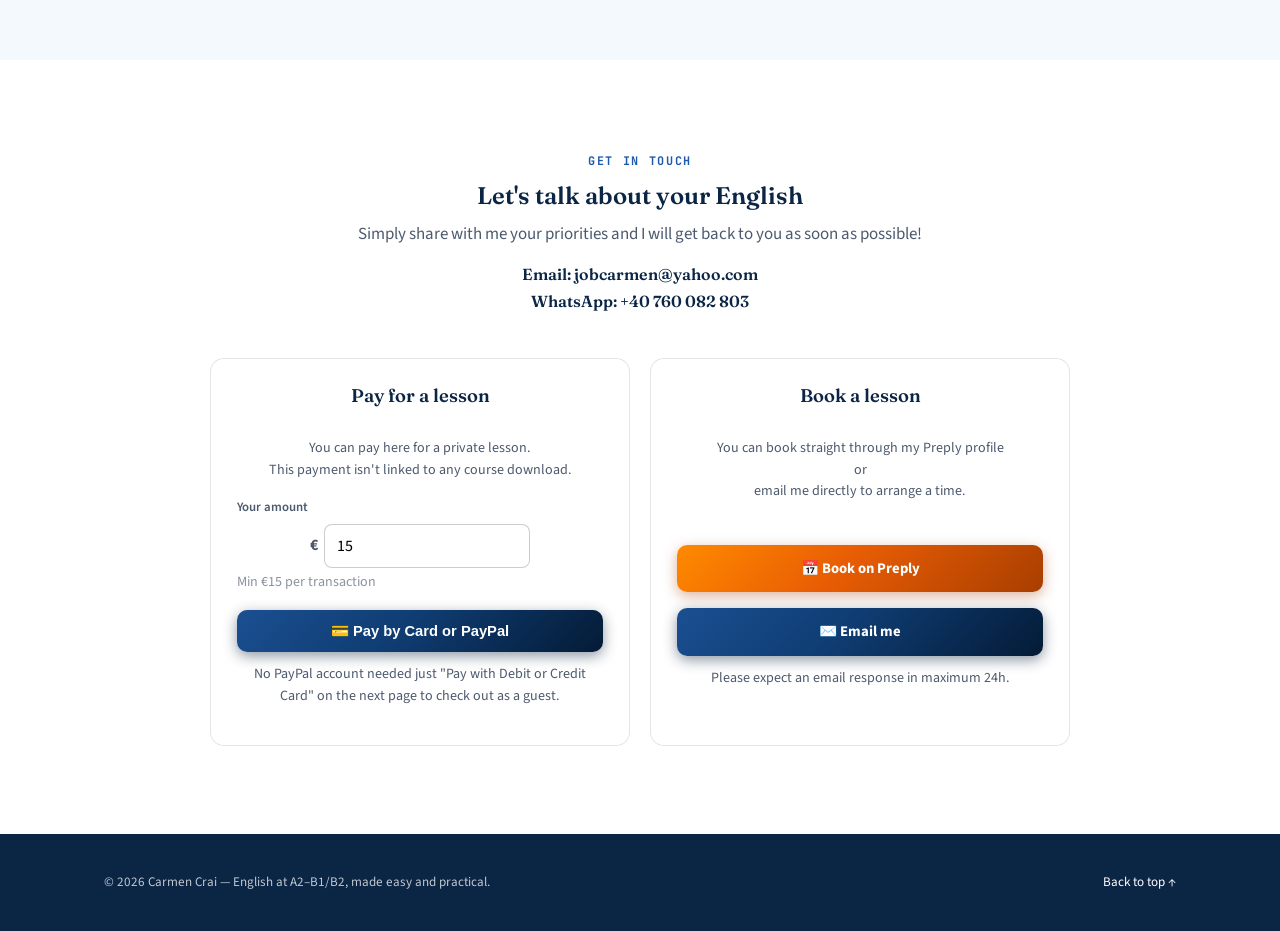
==== commit 29038673: "Add files via upload" ====
--- a/index.html
+++ b/index.html
@@ -119,18 +119,19 @@
   }
   .resume-badge-list li b{ color:#fff; }
 
-  /* ---- Added: "What I can do for you" merged inside the résumé container ---- */
-  .resume-badge{
-    display:block; max-width:640px; margin:6px 0 18px;
-  }
-  .resume-badge-subhead{
-    color:#fff; margin:22px 0 14px; padding-top:18px;
-    border-top:1px solid rgba(255,255,255,.25);
-  }
-  .capability-list--onbrand h4{ color:#fff; }
-  .capability-list--onbrand p{ color:rgba(255,255,255,.85); }
-  .capability-list--onbrand .cap-mark{
-    background:rgba(255,255,255,.15); color:#fff;
+  /* ---- Added: side-by-side "Resume" and "What I can do for you" row ---- */
+  .about-grid{
+    display:grid; grid-template-columns:1fr; gap:32px;
+    margin-top:48px; align-items:stretch;
+  }
+  @media (min-width:800px){
+    .about-grid{ grid-template-columns:1fr 1fr; }
+  }
+  .about-grid > *{ display:flex; flex-direction:column; height:100%; box-sizing:border-box; }
+  .resume-badge{ justify-content:flex-start; }
+  .capability-card{
+    background:rgba(0,0,0,.03); border:1px solid rgba(0,0,0,.08);
+    border-radius:12px; padding:24px;
   }
   .donate-block{ margin-top:16px; padding-top:16px; border-top:1px dashed rgba(0,0,0,.15); }
   .donate-msg{ font-size:.82rem; color:var(--ink-soft); margin-bottom:0; line-height:1.5; }
@@ -411,31 +412,35 @@
       </div>
     </div>
 
-    <div id="about" class="resume-badge">
-      <h3><a class="badge" href="https://craicarmen.github.io/Cv_Crai_Carmen/" >Resume Crai Carmen</a></h3>
-      <div class="role">English Tutor for Professionals</div>
-      <ul class="resume-badge-list">
-        <li><b>MA</b>&nbsp;Applied Econometrics — Kingston University, London</li>
-        <li><b>DP</b>&nbsp;Economic Analysis — University of Kent, Canterbury</li>
-      </ul>
-
-      <h3 class="resume-badge-subhead">What I can do for you</h3>
-      <ul class="capability-list capability-list--onbrand">
-        <li>
-          <span class="cap-mark">P</span>
-          <div>
-            <h4>Business-focused English lessons</h4>
-            <p>Lessons tailored to real work situations such as: emails, meetings, reports, and interviews.</p>
-          </div>
-        </li>
-        <li>
-          <span class="cap-mark">S</span>
-          <div>
-            <h4>Simple, usable course material</h4>
-            <p>The A2 and B1/B2 grammar guides below turn dense grammar references into short chapters with clear examples. <br> Each chapter is built clearly and professionaly.</p>
-          </div>
-        </li>
-      </ul>
+    <div class="about-grid">
+      <div id="about" class="resume-badge">
+        <h3><a class="badge" href="https://craicarmen.github.io/Cv_Crai_Carmen/" >Resume Crai Carmen</a></h3>
+        <div class="role">English Tutor for Professionals</div>
+        <ul class="resume-badge-list">
+          <li><b>MA</b>&nbsp;Applied Econometrics — Kingston University, London</li>
+          <li><b>DP</b>&nbsp;Economic Analysis — University of Kent, Canterbury</li>
+        </ul>
+      </div>
+
+      <div class="capability-card">
+        <h3 style="margin-bottom:1em;">What I can do for you</h3>
+        <ul class="capability-list">
+          <li>
+            <span class="cap-mark">P</span>
+            <div>
+              <h4>Business-focused English lessons</h4>
+              <p>Lessons tailored to real work situations such as: emails, meetings, reports, and interviews.</p>
+            </div>
+          </li>
+          <li>
+            <span class="cap-mark">S</span>
+            <div>
+              <h4>Simple, usable course material</h4>
+              <p>The A2 and B1/B2 grammar guides below turn dense grammar references into short chapters with clear examples. <br> Each chapter is built clearly and professionaly.</p>
+            </div>
+          </li>
+        </ul>
+      </div>
     </div>
   </div>
 </section>
